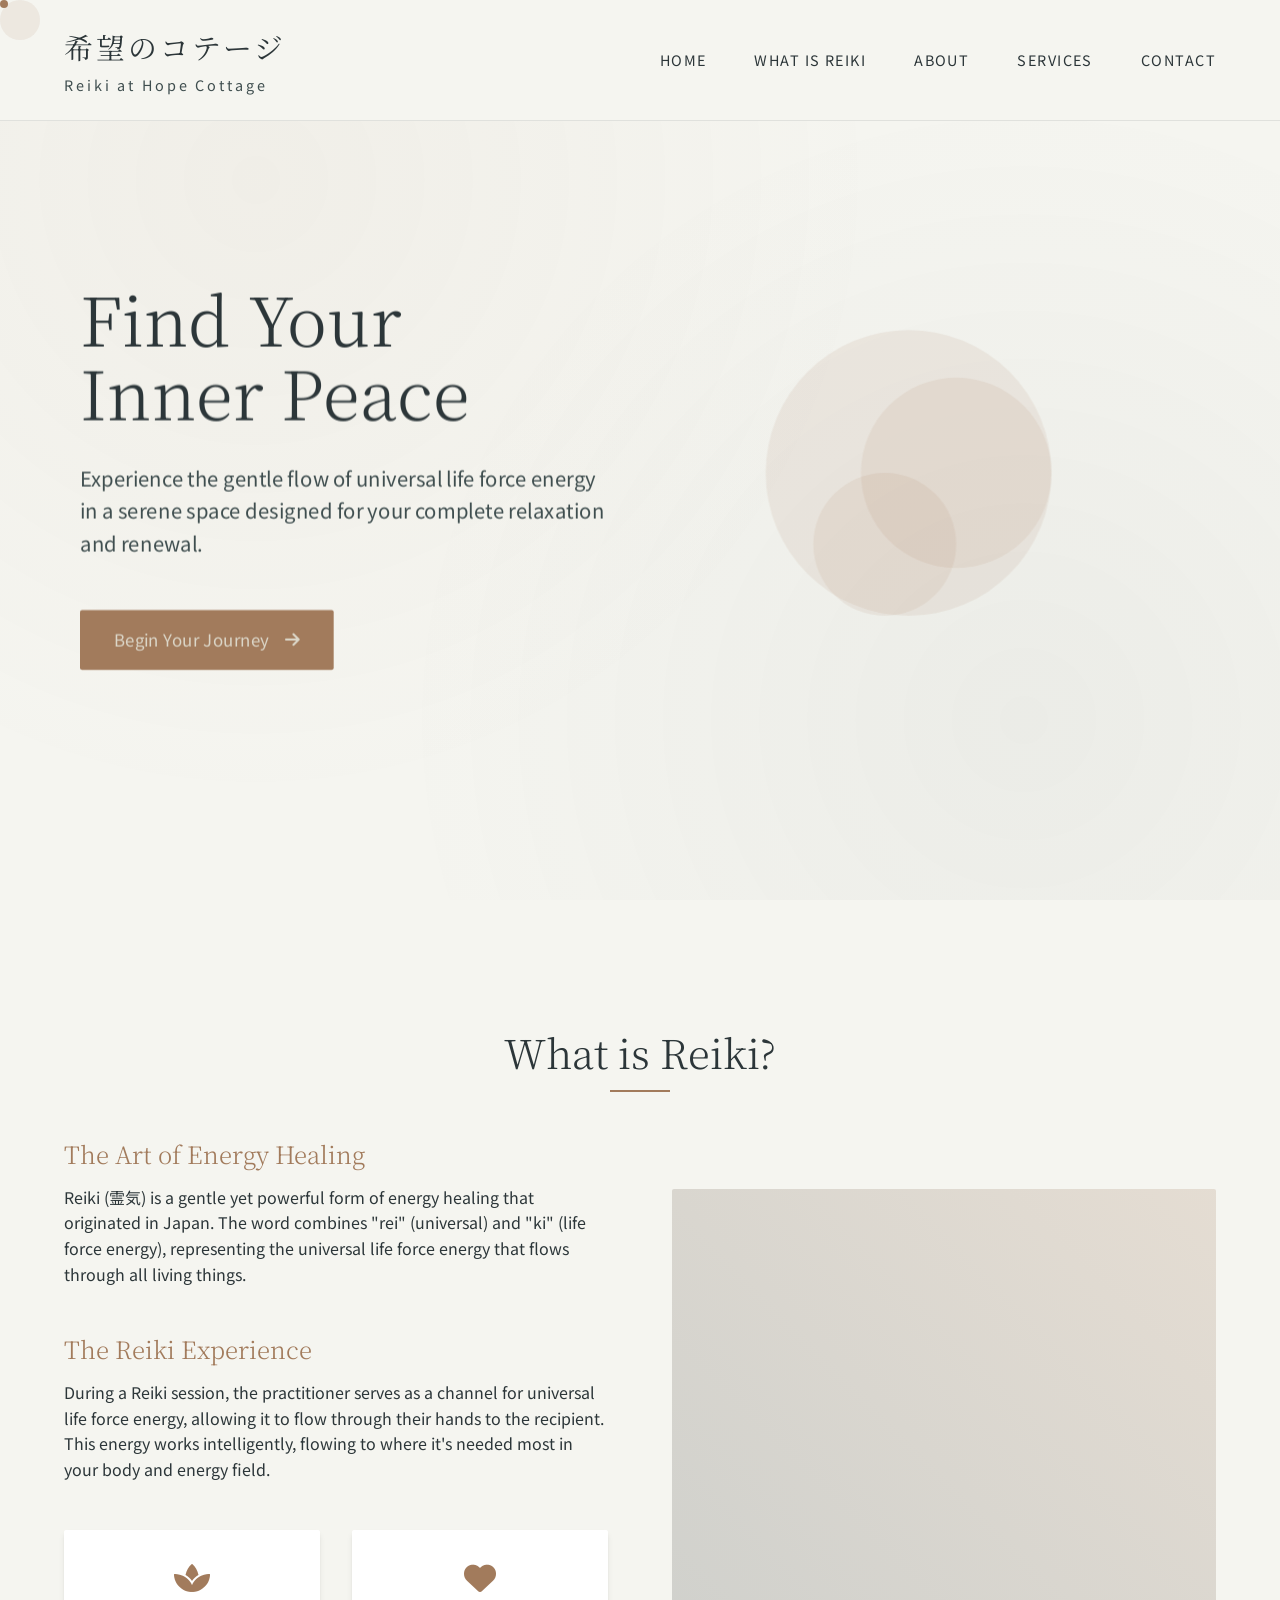
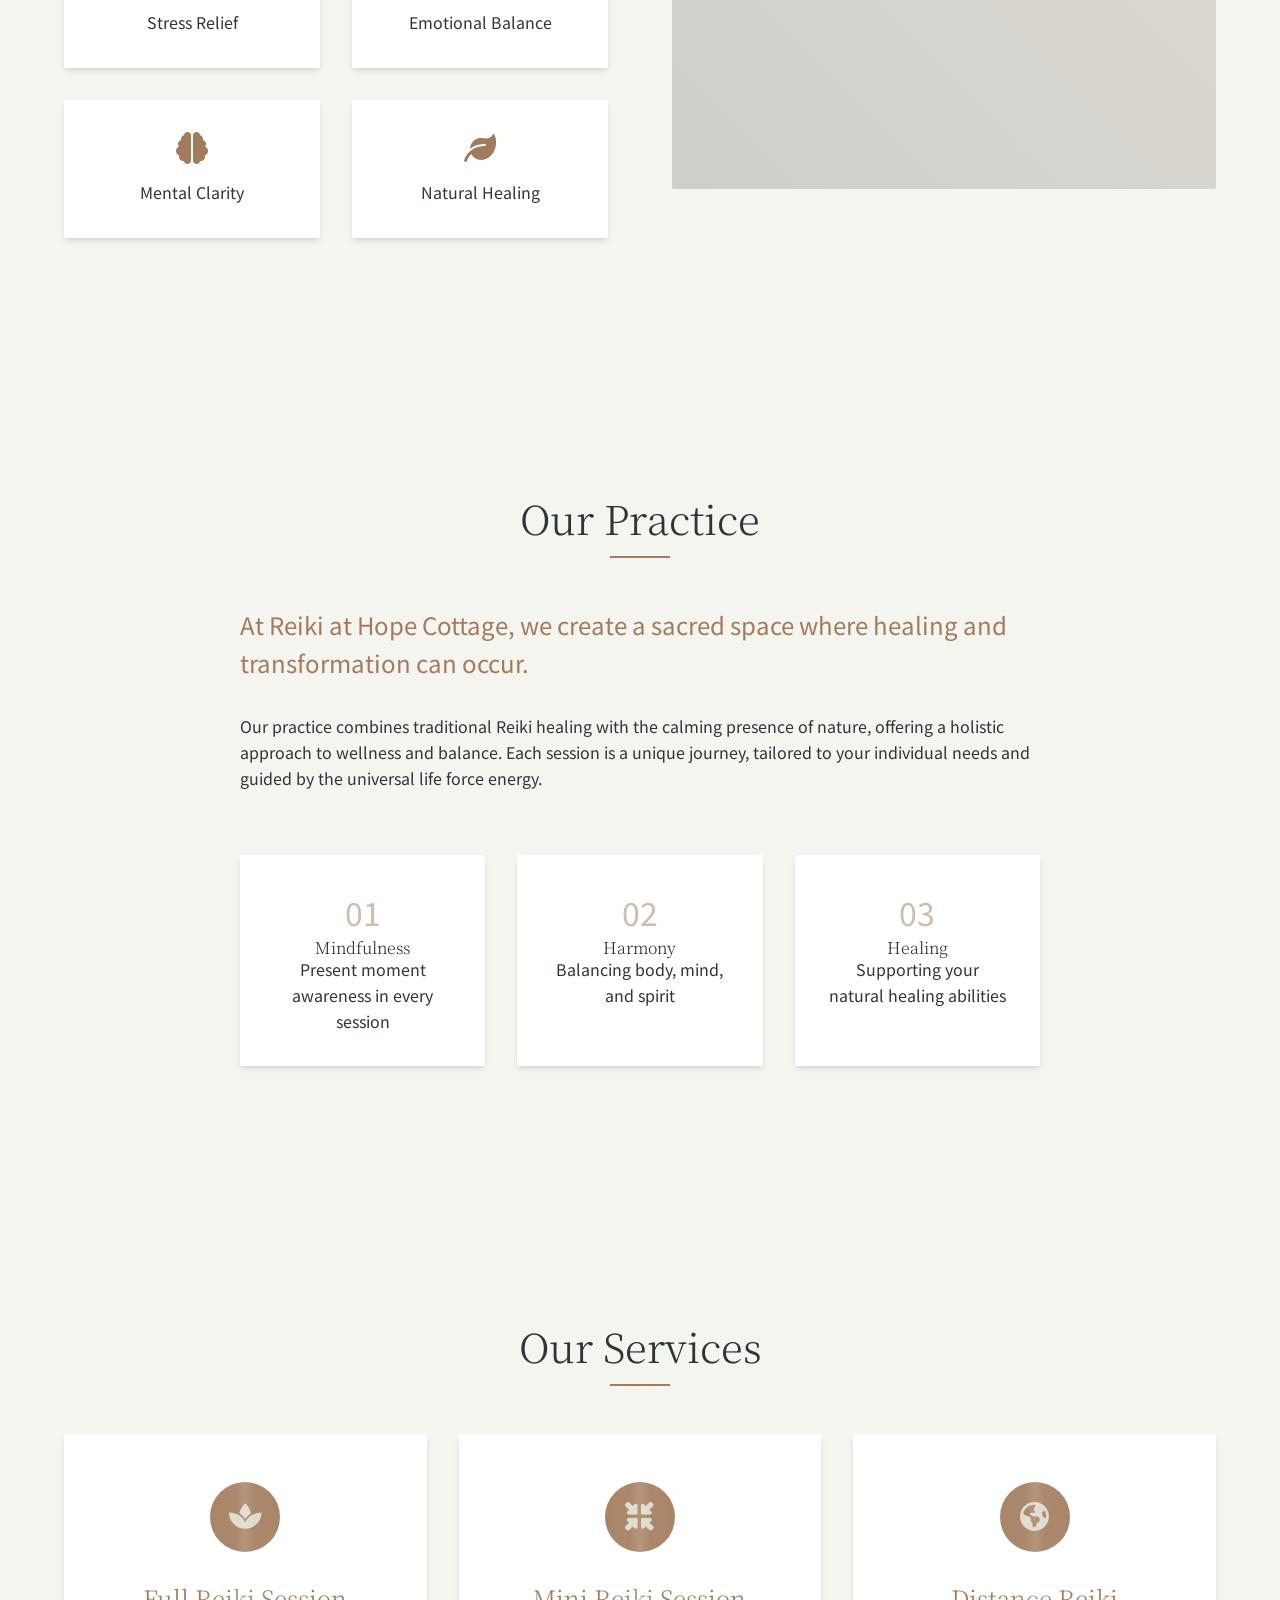
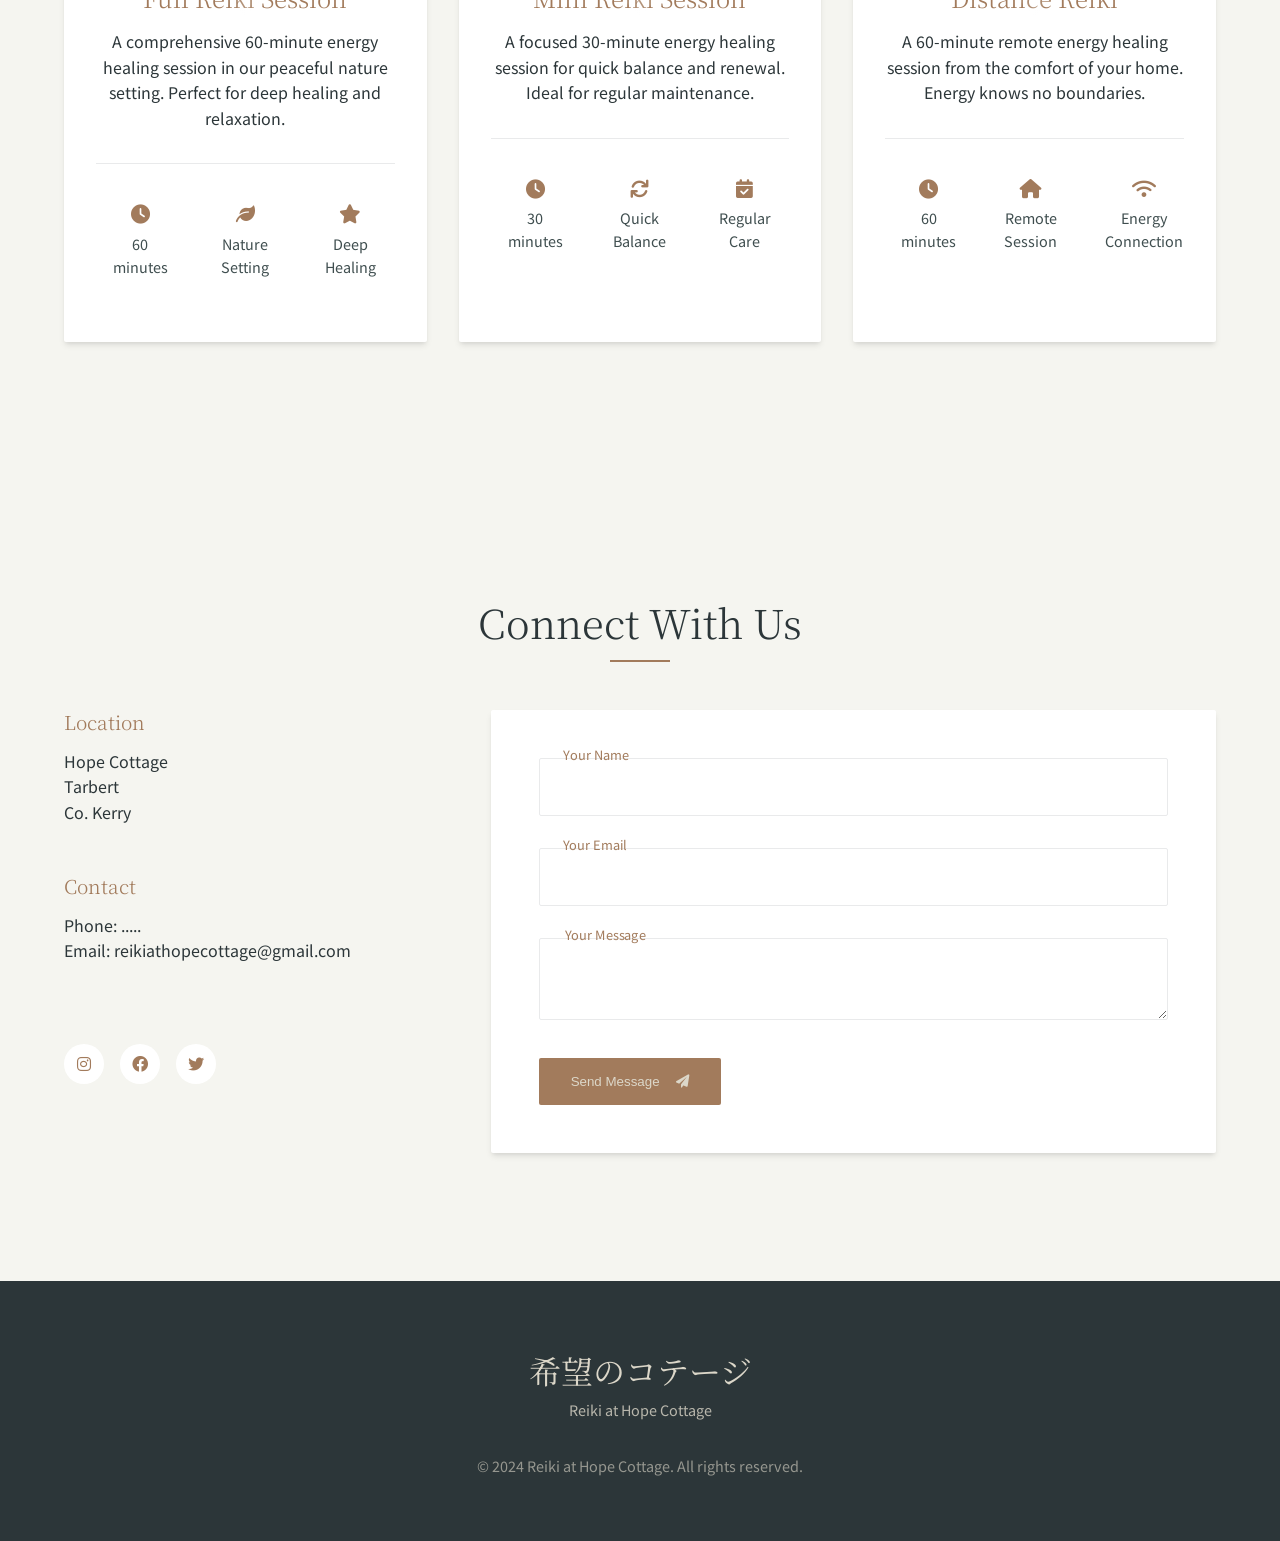
==== index.html @ d671855d "Design Change" ====
<!DOCTYPE html>
<html lang="en">
<head>
    <meta charset="UTF-8">
    <meta name="viewport" content="width=device-width, initial-scale=1.0">
    <title>Reiki at Hope Cottage - Healing Energy Therapy</title>
    <link rel="stylesheet" href="styles.css">
    <link rel="preconnect" href="https://fonts.googleapis.com">
    <link rel="preconnect" href="https://fonts.gstatic.com" crossorigin>
    <link href="https://fonts.googleapis.com/css2?family=Noto+Serif+JP:wght@300;400&family=Noto+Sans+JP:wght@300;400&display=swap" rel="stylesheet">
    <link rel="stylesheet" href="https://cdnjs.cloudflare.com/ajax/libs/font-awesome/6.0.0/css/all.min.css">
</head>
<body>
    <div class="cursor"></div>
    <div class="cursor-follower"></div>

    <header>
        <nav class="navbar">
            <div class="nav-brand">
                <a href="#home" class="logo">希望のコテージ</a>
                <span class="logo-subtitle">Reiki at Hope Cottage</span>
            </div>
            <button class="nav-toggle" aria-label="Toggle navigation">
                <span class="bar"></span>
                <span class="bar"></span>
            </button>
            <div class="nav-menu">
                <ul class="nav-links">
                    <li><a href="#home" class="nav-link">Home</a></li>
                    <li><a href="#what-is-reiki" class="nav-link">What is Reiki</a></li>
                    <li><a href="#about" class="nav-link">About</a></li>
                    <li><a href="#services" class="nav-link">Services</a></li>
                    <li><a href="#contact" class="nav-link">Contact</a></li>
                </ul>
            </div>
        </nav>
    </header>

    <main>
        <section id="home" class="hero">
            <div class="hero-content">
                <div class="hero-text">
                    <h1 class="reveal-text">
                        <span class="line">Find Your</span>
                        <span class="line">Inner Peace</span>
                    </h1>
                    <p class="hero-description">Experience the gentle flow of universal life force energy in a serene space designed for your complete relaxation and renewal.</p>
                    <div class="hero-cta">
                        <a href="#contact" class="cta-button">
                            <span>Begin Your Journey</span>
                            <i class="fas fa-arrow-right"></i>
                        </a>
                    </div>
                </div>
                <div class="hero-visual">
                    <div class="floating-elements">
                        <div class="floating-element element-1"></div>
                        <div class="floating-element element-2"></div>
                        <div class="floating-element element-3"></div>
                    </div>
                </div>
            </div>
        </section>

        <section id="what-is-reiki" class="what-is-reiki">
            <div class="section-content">
                <h2 class="section-title">What is Reiki?</h2>
                <div class="what-is-reiki-grid">
                    <div class="what-is-reiki-text">
                        <div class="text-block">
                            <h3>The Art of Energy Healing</h3>
                            <p>Reiki (霊気) is a gentle yet powerful form of energy healing that originated in Japan. The word combines "rei" (universal) and "ki" (life force energy), representing the universal life force energy that flows through all living things.</p>
                        </div>
                        <div class="text-block">
                            <h3>The Reiki Experience</h3>
                            <p>During a Reiki session, the practitioner serves as a channel for universal life force energy, allowing it to flow through their hands to the recipient. This energy works intelligently, flowing to where it's needed most in your body and energy field.</p>
                        </div>
                        <div class="benefits-grid">
                            <div class="benefit-item">
                                <i class="fas fa-spa"></i>
                                <span>Stress Relief</span>
                            </div>
                            <div class="benefit-item">
                                <i class="fas fa-heart"></i>
                                <span>Emotional Balance</span>
                            </div>
                            <div class="benefit-item">
                                <i class="fas fa-brain"></i>
                                <span>Mental Clarity</span>
                            </div>
                            <div class="benefit-item">
                                <i class="fas fa-leaf"></i>
                                <span>Natural Healing</span>
                            </div>
                        </div>
                    </div>
                    <div class="what-is-reiki-image">
                        <div class="image-container">
                            <div class="image-overlay"></div>
                        </div>
                    </div>
                </div>
            </div>
        </section>

        <section id="about" class="about">
            <div class="section-content">
                <h2 class="section-title">Our Practice</h2>
                <div class="about-grid">
                    <div class="about-text">
                        <p class="lead-text">At Reiki at Hope Cottage, we create a sacred space where healing and transformation can occur.</p>
                        <p>Our practice combines traditional Reiki healing with the calming presence of nature, offering a holistic approach to wellness and balance. Each session is a unique journey, tailored to your individual needs and guided by the universal life force energy.</p>
                        <div class="practice-values">
                            <div class="value-item">
                                <span class="value-number">01</span>
                                <h4>Mindfulness</h4>
                                <p>Present moment awareness in every session</p>
                            </div>
                            <div class="value-item">
                                <span class="value-number">02</span>
                                <h4>Harmony</h4>
                                <p>Balancing body, mind, and spirit</p>
                            </div>
                            <div class="value-item">
                                <span class="value-number">03</span>
                                <h4>Healing</h4>
                                <p>Supporting your natural healing abilities</p>
                            </div>
                        </div>
                    </div>
                </div>
            </div>
        </section>

        <section id="services" class="services">
            <div class="section-content">
                <h2 class="section-title">Our Services</h2>
                <div class="services-grid">
                    <div class="service-card">
                        <div class="service-icon">
                            <i class="fas fa-spa"></i>
                        </div>
                        <h3>Full Reiki Session</h3>
                        <p>A comprehensive 60-minute energy healing session in our peaceful nature setting. Perfect for deep healing and relaxation.</p>
                        <div class="service-details">
                            <div class="detail-item">
                                <i class="fas fa-clock"></i>
                                <span>60 minutes</span>
                            </div>
                            <div class="detail-item">
                                <i class="fas fa-leaf"></i>
                                <span>Nature Setting</span>
                            </div>
                            <div class="detail-item">
                                <i class="fas fa-star"></i>
                                <span>Deep Healing</span>
                            </div>
                        </div>
                    </div>
                    <div class="service-card">
                        <div class="service-icon">
                            <i class="fas fa-compress-arrows-alt"></i>
                        </div>
                        <h3>Mini Reiki Session</h3>
                        <p>A focused 30-minute energy healing session for quick balance and renewal. Ideal for regular maintenance.</p>
                        <div class="service-details">
                            <div class="detail-item">
                                <i class="fas fa-clock"></i>
                                <span>30 minutes</span>
                            </div>
                            <div class="detail-item">
                                <i class="fas fa-sync"></i>
                                <span>Quick Balance</span>
                            </div>
                            <div class="detail-item">
                                <i class="fas fa-calendar-check"></i>
                                <span>Regular Care</span>
                            </div>
                        </div>
                    </div>
                    <div class="service-card">
                        <div class="service-icon">
                            <i class="fas fa-globe-americas"></i>
                        </div>
                        <h3>Distance Reiki</h3>
                        <p>A 60-minute remote energy healing session from the comfort of your home. Energy knows no boundaries.</p>
                        <div class="service-details">
                            <div class="detail-item">
                                <i class="fas fa-clock"></i>
                                <span>60 minutes</span>
                            </div>
                            <div class="detail-item">
                                <i class="fas fa-home"></i>
                                <span>Remote Session</span>
                            </div>
                            <div class="detail-item">
                                <i class="fas fa-wifi"></i>
                                <span>Energy Connection</span>
                            </div>
                        </div>
                    </div>
                </div>
            </div>
        </section>

        <section id="contact" class="contact">
            <div class="section-content">
                <h2 class="section-title">Connect With Us</h2>
                <div class="contact-grid">
                    <div class="contact-info">
                        <div class="info-block">
                            <h3>Location</h3>
                            <p>Hope Cottage<br>Tarbert<br>Co. Kerry</p>
                        </div>
                        <div class="info-block">
                            <h3>Contact</h3>
                            <p>Phone: .....<br>Email: reikiathopecottage@gmail.com</p>
                        </div>
                        <div class="social-links">
                            <a href="#" class="social-link"><i class="fab fa-instagram"></i></a>
                            <a href="#" class="social-link"><i class="fab fa-facebook"></i></a>
                            <a href="#" class="social-link"><i class="fab fa-twitter"></i></a>
                        </div>
                    </div>
                    <form id="contact-form" class="contact-form">
                        <div class="form-group">
                            <input type="text" id="name" required>
                            <label for="name">Your Name</label>
                        </div>
                        <div class="form-group">
                            <input type="email" id="email" required>
                            <label for="email">Your Email</label>
                        </div>
                        <div class="form-group">
                            <textarea id="message" required></textarea>
                            <label for="message">Your Message</label>
                        </div>
                        <button type="submit" class="submit-button">
                            <span>Send Message</span>
                            <i class="fas fa-paper-plane"></i>
                        </button>
                    </form>
                </div>
            </div>
        </section>
    </main>

    <footer>
        <div class="footer-content">
            <div class="footer-brand">
                <span class="footer-logo">希望のコテージ</span>
                <span class="footer-subtitle">Reiki at Hope Cottage</span>
            </div>
            <p class="copyright">&copy; 2024 Reiki at Hope Cottage. All rights reserved.</p>
        </div>
    </footer>

    <script src="script.js"></script>
</body>
</html>
---- styles.css ----
:root {
    --primary-color: #2C3639;
    --secondary-color: #3F4E4F;
    --accent-color: #A27B5C;
    --background-color: #F5F5F0;
    --text-color: #2C3639;
    --light-text: #DCD7C9;
    --border-color: rgba(44, 54, 57, 0.1);
    --transition: all 0.3s cubic-bezier(0.4, 0, 0.2, 1);
    --shadow: 0 4px 6px -1px rgba(0, 0, 0, 0.1), 0 2px 4px -1px rgba(0, 0, 0, 0.06);
    --shadow-lg: 0 10px 15px -3px rgba(0, 0, 0, 0.1), 0 4px 6px -2px rgba(0, 0, 0, 0.05);
}

* {
    margin: 0;
    padding: 0;
    box-sizing: border-box;
}

html {
    scroll-behavior: smooth;
}

body {
    font-family: 'Noto Sans JP', sans-serif;
    line-height: 1.6;
    color: var(--text-color);
    background-color: var(--background-color);
    overflow-x: hidden;
}

/* Custom Cursor */
.cursor {
    width: 8px;
    height: 8px;
    background: var(--accent-color);
    border-radius: 50%;
    position: fixed;
    pointer-events: none;
    z-index: 9999;
    transition: transform 0.2s ease;
}

.cursor-follower {
    width: 40px;
    height: 40px;
    background: rgba(162, 123, 92, 0.1);
    border-radius: 50%;
    position: fixed;
    pointer-events: none;
    z-index: 9998;
    transition: transform 0.6s ease, width 0.3s ease, height 0.3s ease;
}

/* Typography */
h1, h2, h3, h4 {
    font-family: 'Noto Serif JP', serif;
    font-weight: 300;
    line-height: 1.2;
}

/* Navigation */
header {
    position: fixed;
    top: 0;
    left: 0;
    width: 100%;
    z-index: 1000;
    background: rgba(245, 245, 240, 0.98);
    -webkit-backdrop-filter: blur(10px);
    backdrop-filter: blur(10px);
    border-bottom: 1px solid var(--border-color);
    transition: var(--transition);
}

.navbar {
    display: flex;
    justify-content: space-between;
    align-items: center;
    padding: 1.5rem 5%;
    max-width: 1400px;
    margin: 0 auto;
}

.nav-brand {
    display: flex;
    flex-direction: column;
    align-items: flex-start;
}

.logo {
    font-family: 'Noto Serif JP', serif;
    font-size: 1.8rem;
    color: var(--primary-color);
    text-decoration: none;
    letter-spacing: 0.1em;
    transition: var(--transition);
}

.logo-subtitle {
    font-size: 0.9rem;
    color: var(--secondary-color);
    letter-spacing: 0.2em;
    margin-top: 0.2rem;
}

.nav-menu {
    display: flex;
    align-items: center;
}

.nav-links {
    display: flex;
    list-style: none;
    gap: 3rem;
}

.nav-link {
    text-decoration: none;
    color: var(--text-color);
    font-size: 0.9rem;
    letter-spacing: 0.1em;
    text-transform: uppercase;
    position: relative;
    padding: 0.5rem 0;
    transition: var(--transition);
}

.nav-link::after {
    content: '';
    position: absolute;
    bottom: 0;
    left: 0;
    width: 100%;
    height: 1px;
    background: var(--accent-color);
    transform: scaleX(0);
    transform-origin: right;
    transition: transform 0.3s ease;
}

.nav-link:hover::after {
    transform: scaleX(1);
    transform-origin: left;
}

/* Mobile Navigation */
.nav-toggle {
    display: none;
    background: none;
    border: none;
    cursor: pointer;
    padding: 0.5rem;
    z-index: 1001;
}

.bar {
    display: block;
    width: 25px;
    height: 2px;
    margin: 5px auto;
    background: var(--primary-color);
    transition: var(--transition);
}

/* Hero Section */
.hero {
    min-height: 100vh;
    display: flex;
    align-items: center;
    padding: 8rem 5% 5rem;
    position: relative;
    overflow: hidden;
    perspective: 1000px;
}

.hero-content {
    max-width: 1400px;
    margin: 0 auto;
    display: grid;
    grid-template-columns: 1fr 1fr;
    gap: 4rem;
    align-items: center;
    transform-style: preserve-3d;
    transition: transform 0.5s ease;
}

.hero-text {
    position: relative;
    transform: translateZ(50px);
}

.reveal-text {
    font-size: 4rem;
    line-height: 1.1;
    margin-bottom: 2rem;
}

.reveal-text .line {
    display: block;
    overflow: hidden;
}

.hero-description {
    font-size: 1.2rem;
    color: var(--secondary-color);
    margin-bottom: 3rem;
    max-width: 500px;
}

.hero-cta {
    display: inline-block;
}

.cta-button {
    display: inline-flex;
    align-items: center;
    gap: 1rem;
    padding: 1rem 2rem;
    background: var(--accent-color);
    color: var(--light-text);
    text-decoration: none;
    border-radius: 2px;
    transition: var(--transition);
}

.cta-button:hover {
    transform: translateY(-2px);
    box-shadow: var(--shadow);
}

.hero-visual {
    position: relative;
    transform: translateZ(-50px);
}

.floating-elements {
    position: relative;
    width: 100%;
    height: 500px;
}

.floating-element {
    position: absolute;
    background: var(--accent-color);
    opacity: 0.1;
    border-radius: 50%;
}

.element-1 {
    width: 300px;
    height: 300px;
    top: 50%;
    left: 50%;
    transform: translate(-50%, -50%);
    animation: float 6s ease-in-out infinite;
}

.element-2 {
    width: 200px;
    height: 200px;
    top: 30%;
    right: 20%;
    animation: float 8s ease-in-out infinite reverse;
}

.element-3 {
    width: 150px;
    height: 150px;
    bottom: 20%;
    left: 30%;
    animation: float 7s ease-in-out infinite;
}

/* Section Styles */
section {
    padding: 8rem 5%;
    position: relative;
}

.section-content {
    max-width: 1400px;
    margin: 0 auto;
}

.section-title {
    font-size: 2.5rem;
    text-align: center;
    margin-bottom: 4rem;
    position: relative;
}

.section-title::after {
    content: '';
    position: absolute;
    bottom: -1rem;
    left: 50%;
    transform: translateX(-50%);
    width: 60px;
    height: 2px;
    background: var(--accent-color);
}

/* What is Reiki Section */
.what-is-reiki-grid {
    display: grid;
    grid-template-columns: 1fr 1fr;
    gap: 4rem;
    align-items: center;
}

.text-block {
    margin-bottom: 3rem;
}

.text-block h3 {
    font-size: 1.5rem;
    margin-bottom: 1rem;
    color: var(--accent-color);
}

.benefits-grid {
    display: grid;
    grid-template-columns: repeat(2, 1fr);
    gap: 2rem;
    margin-top: 3rem;
}

.benefit-item {
    display: flex;
    flex-direction: column;
    align-items: center;
    text-align: center;
    padding: 2rem;
    background: white;
    border-radius: 2px;
    box-shadow: var(--shadow);
    transition: var(--transition);
}

.benefit-item:hover {
    transform: translateY(-5px);
    box-shadow: var(--shadow-lg);
}

.benefit-item i {
    font-size: 2rem;
    color: var(--accent-color);
    margin-bottom: 1rem;
}

.what-is-reiki-image {
    position: relative;
    height: 600px;
}

.image-container {
    width: 100%;
    height: 100%;
    background: url('https://images.unsplash.com/photo-1515377905703-c4788e51af15?ixlib=rb-1.2.1&auto=format&fit=crop&w=1950&q=80') center/cover;
    border-radius: 2px;
}

.image-overlay {
    position: absolute;
    top: 0;
    left: 0;
    width: 100%;
    height: 100%;
    background: linear-gradient(45deg, rgba(44, 54, 57, 0.2), rgba(162, 123, 92, 0.2));
    border-radius: 2px;
}

/* About Section */
.about-grid {
    max-width: 800px;
    margin: 0 auto;
}

.lead-text {
    font-size: 1.5rem;
    color: var(--accent-color);
    margin-bottom: 2rem;
}

.practice-values {
    display: grid;
    grid-template-columns: repeat(3, 1fr);
    gap: 2rem;
    margin-top: 4rem;
}

.value-item {
    text-align: center;
    padding: 2rem;
    background: white;
    border-radius: 2px;
    box-shadow: var(--shadow);
    transition: var(--transition);
}

.value-item:hover {
    transform: translateY(-5px);
    box-shadow: var(--shadow-lg);
}

.value-number {
    font-size: 2rem;
    color: var(--accent-color);
    opacity: 0.5;
    margin-bottom: 1rem;
}

/* Services Section */
.services-grid {
    display: grid;
    grid-template-columns: repeat(3, 1fr);
    gap: 2rem;
}

.service-card {
    background: white;
    padding: 3rem 2rem;
    border-radius: 2px;
    box-shadow: var(--shadow);
    text-align: center;
    transition: var(--transition);
    position: relative;
    overflow: hidden;
}

.service-card::before {
    content: '';
    position: absolute;
    top: 0;
    left: 0;
    width: 100%;
    height: 100%;
    background: linear-gradient(45deg, 
        rgba(162, 123, 92, 0.05) 0%,
        rgba(63, 78, 79, 0.05) 50%,
        rgba(44, 54, 57, 0.05) 100%);
    opacity: 0;
    transition: var(--transition);
}

.service-card:hover {
    transform: translateY(-5px) scale(1.02);
    box-shadow: var(--shadow-lg);
}

.service-card:hover::before {
    opacity: 1;
}

.service-icon {
    width: 70px;
    height: 70px;
    margin: 0 auto 2rem;
    display: flex;
    align-items: center;
    justify-content: center;
    background: var(--accent-color);
    color: var(--light-text);
    border-radius: 50%;
    font-size: 1.8rem;
    position: relative;
    transition: var(--transition);
}

.service-card:hover .service-icon {
    transform: rotateY(180deg);
}

.service-card:hover .service-icon::after {
    content: '';
    position: absolute;
    width: 100%;
    height: 100%;
    background: var(--accent-color);
    border-radius: 50%;
    animation: pulse 2s infinite;
}

.service-card h3 {
    font-size: 1.5rem;
    margin-bottom: 1rem;
    color: var(--accent-color);
}

.service-price {
    margin: 2rem 0;
}

.price {
    font-size: 2rem;
    color: var(--accent-color);
    display: block;
}

.duration {
    font-size: 0.9rem;
    color: var(--secondary-color);
}

.service-cta {
    display: inline-block;
    padding: 0.8rem 2rem;
    background: var(--accent-color);
    color: var(--light-text);
    text-decoration: none;
    border-radius: 2px;
    transition: var(--transition);
}

.service-cta:hover {
    transform: translateY(-2px);
    box-shadow: var(--shadow);
}

.service-details {
    margin-top: 2rem;
    display: grid;
    grid-template-columns: repeat(3, 1fr);
    gap: 1rem;
    padding-top: 1.5rem;
    border-top: 1px solid var(--border-color);
}

.detail-item {
    display: flex;
    flex-direction: column;
    align-items: center;
    gap: 0.5rem;
    padding: 1rem;
    transition: var(--transition);
}

.detail-item i {
    font-size: 1.2rem;
    color: var(--accent-color);
    transition: var(--transition);
}

.detail-item span {
    font-size: 0.9rem;
    color: var(--secondary-color);
}

.detail-item:hover {
    transform: translateY(-3px);
}

.detail-item:hover i {
    transform: scale(1.2);
    color: var(--primary-color);
}

@keyframes pulse {
    0% {
        transform: scale(1);
        opacity: 0.5;
    }
    50% {
        transform: scale(1.2);
        opacity: 0;
    }
    100% {
        transform: scale(1);
        opacity: 0;
    }
}

/* Contact Section */
.contact-grid {
    display: grid;
    grid-template-columns: 1fr 2fr;
    gap: 4rem;
}

.contact-info {
    display: flex;
    flex-direction: column;
    gap: 3rem;
}

.info-block h3 {
    font-size: 1.2rem;
    color: var(--accent-color);
    margin-bottom: 1rem;
}

.social-links {
    display: flex;
    gap: 1rem;
    margin-top: 2rem;
}

.social-link {
    width: 40px;
    height: 40px;
    display: flex;
    align-items: center;
    justify-content: center;
    background: white;
    color: var(--accent-color);
    border-radius: 50%;
    text-decoration: none;
    transition: var(--transition);
}

.social-link:hover {
    transform: translateY(-3px);
    box-shadow: var(--shadow);
}

.contact-form {
    background: white;
    padding: 3rem;
    border-radius: 2px;
    box-shadow: var(--shadow);
}

.form-group {
    position: relative;
    margin-bottom: 2rem;
}

.form-group input,
.form-group textarea {
    width: 100%;
    padding: 1rem;
    border: 1px solid var(--border-color);
    border-radius: 2px;
    background: transparent;
    font-family: inherit;
    font-size: 1rem;
    transition: var(--transition);
}

.form-group label {
    position: absolute;
    left: 1rem;
    top: 1rem;
    color: var(--secondary-color);
    transition: var(--transition);
    pointer-events: none;
}

.form-group input:focus,
.form-group textarea:focus {
    outline: none;
    border-color: var(--accent-color);
}

.form-group input:focus + label,
.form-group textarea:focus + label,
.form-group input:not(:placeholder-shown) + label,
.form-group textarea:not(:placeholder-shown) + label {
    transform: translateY(-2rem) scale(0.8);
    color: var(--accent-color);
}

.submit-button {
    display: inline-flex;
    align-items: center;
    gap: 1rem;
    padding: 1rem 2rem;
    background: var(--accent-color);
    color: var(--light-text);
    border: none;
    border-radius: 2px;
    cursor: pointer;
    transition: var(--transition);
}

.submit-button:hover {
    transform: translateY(-2px);
    box-shadow: var(--shadow);
}

/* Footer */
footer {
    background: var(--primary-color);
    color: var(--light-text);
    padding: 4rem 5%;
}

.footer-content {
    max-width: 1400px;
    margin: 0 auto;
    text-align: center;
}

.footer-brand {
    margin-bottom: 2rem;
}

.footer-logo {
    font-family: 'Noto Serif JP', serif;
    font-size: 2rem;
    display: block;
}

.footer-subtitle {
    font-size: 0.9rem;
    opacity: 0.8;
}

.copyright {
    font-size: 0.9rem;
    opacity: 0.6;
}

/* Animations */
@keyframes float {
    0%, 100% {
        transform: translateY(0);
    }
    50% {
        transform: translateY(-20px);
    }
}

/* Media Queries */
@media (max-width: 1200px) {
    .hero-content,
    .what-is-reiki-grid,
    .services-grid {
        gap: 2rem;
    }
}

@media (max-width: 900px) {
    .nav-toggle {
        display: block;
    }

    .nav-menu {
        position: fixed;
        top: 0;
        right: -100%;
        width: 100%;
        height: 100vh;
        background: var(--background-color);
        padding: 6rem 2rem 2rem;
        transition: var(--transition);
    }

    .nav-menu.active {
        right: 0;
    }

    .nav-links {
        flex-direction: column;
        align-items: center;
        gap: 2rem;
    }

    .nav-toggle.active .bar:nth-child(1) {
        transform: translateY(7px) rotate(45deg);
    }

    .nav-toggle.active .bar:nth-child(2) {
        opacity: 0;
    }

    .nav-toggle.active .bar:nth-child(3) {
        transform: translateY(-7px) rotate(-45deg);
    }

    .hero-content,
    .what-is-reiki-grid,
    .services-grid,
    .contact-grid {
        grid-template-columns: 1fr;
    }

    .floating-elements {
        height: 300px;
    }

    .practice-values {
        grid-template-columns: 1fr;
    }

    .service-details {
        grid-template-columns: repeat(2, 1fr);
    }
}

@media (max-width: 600px) {
    .reveal-text {
        font-size: 2.5rem;
    }

    .section-title {
        font-size: 2rem;
    }

    .benefits-grid {
        grid-template-columns: 1fr;
    }

    .contact-form {
        padding: 2rem;
    }

    .service-details {
        grid-template-columns: 1fr;
    }
    
    .service-card {
        padding: 2rem 1.5rem;
    }
}

/* Add a subtle gradient animation to the background */
body::before {
    content: '';
    position: fixed;
    top: 0;
    left: 0;
    width: 100%;
    height: 100%;
    background: 
        radial-gradient(circle at 20% 20%, rgba(162, 123, 92, 0.05) 0%, transparent 50%),
        radial-gradient(circle at 80% 80%, rgba(63, 78, 79, 0.05) 0%, transparent 50%);
    pointer-events: none;
    z-index: -1;
    animation: gradientShift 15s ease infinite;
}

@keyframes gradientShift {
    0% {
        background-position: 0% 0%;
    }
    50% {
        background-position: 100% 100%;
    }
    100% {
        background-position: 0% 0%;
    }
}

/* Add a subtle texture to cards */
.service-card::after {
    content: '';
    position: absolute;
    top: 0;
    left: 0;
    width: 100%;
    height: 100%;
    background-image: url("data:image/svg+xml,%3Csvg width='60' height='60' viewBox='0 0 60 60' xmlns='http://www.w3.org/2000/svg'%3E%3Cg fill='none' fill-rule='evenodd'%3E%3Cg fill='%232C3639' fill-opacity='0.02'%3E%3Cpath d='M36 34v-4h-2v4h-4v2h4v4h2v-4h4v-2h-4zm0-30V0h-2v4h-4v2h4v4h2V6h4V4h-4zM6 34v-4H4v4H0v2h4v4h2v-4h4v-2H6zM6 4V0H4v4H0v2h4v4h2V6h4V4H6z'/%3E%3C/g%3E%3C/g%3E%3C/svg%3E");
    opacity: 0;
    transition: var(--transition);
}

.service-card:hover::after {
    opacity: 1;
}

/* Add a subtle shine effect to icons */
.service-icon::before {
    content: '';
    position: absolute;
    top: -50%;
    left: -50%;
    width: 200%;
    height: 200%;
    background: linear-gradient(
        45deg,
        transparent 0%,
        rgba(255, 255, 255, 0.1) 45%,
        rgba(255, 255, 255, 0.2) 50%,
        rgba(255, 255, 255, 0.1) 55%,
        transparent 100%
    );
    transform: rotate(45deg);
    animation: shine 3s infinite;
}

@keyframes shine {
    0% {
        transform: translateX(-100%) rotate(45deg);
    }
    100% {
        transform: translateX(100%) rotate(45deg);
    }
}
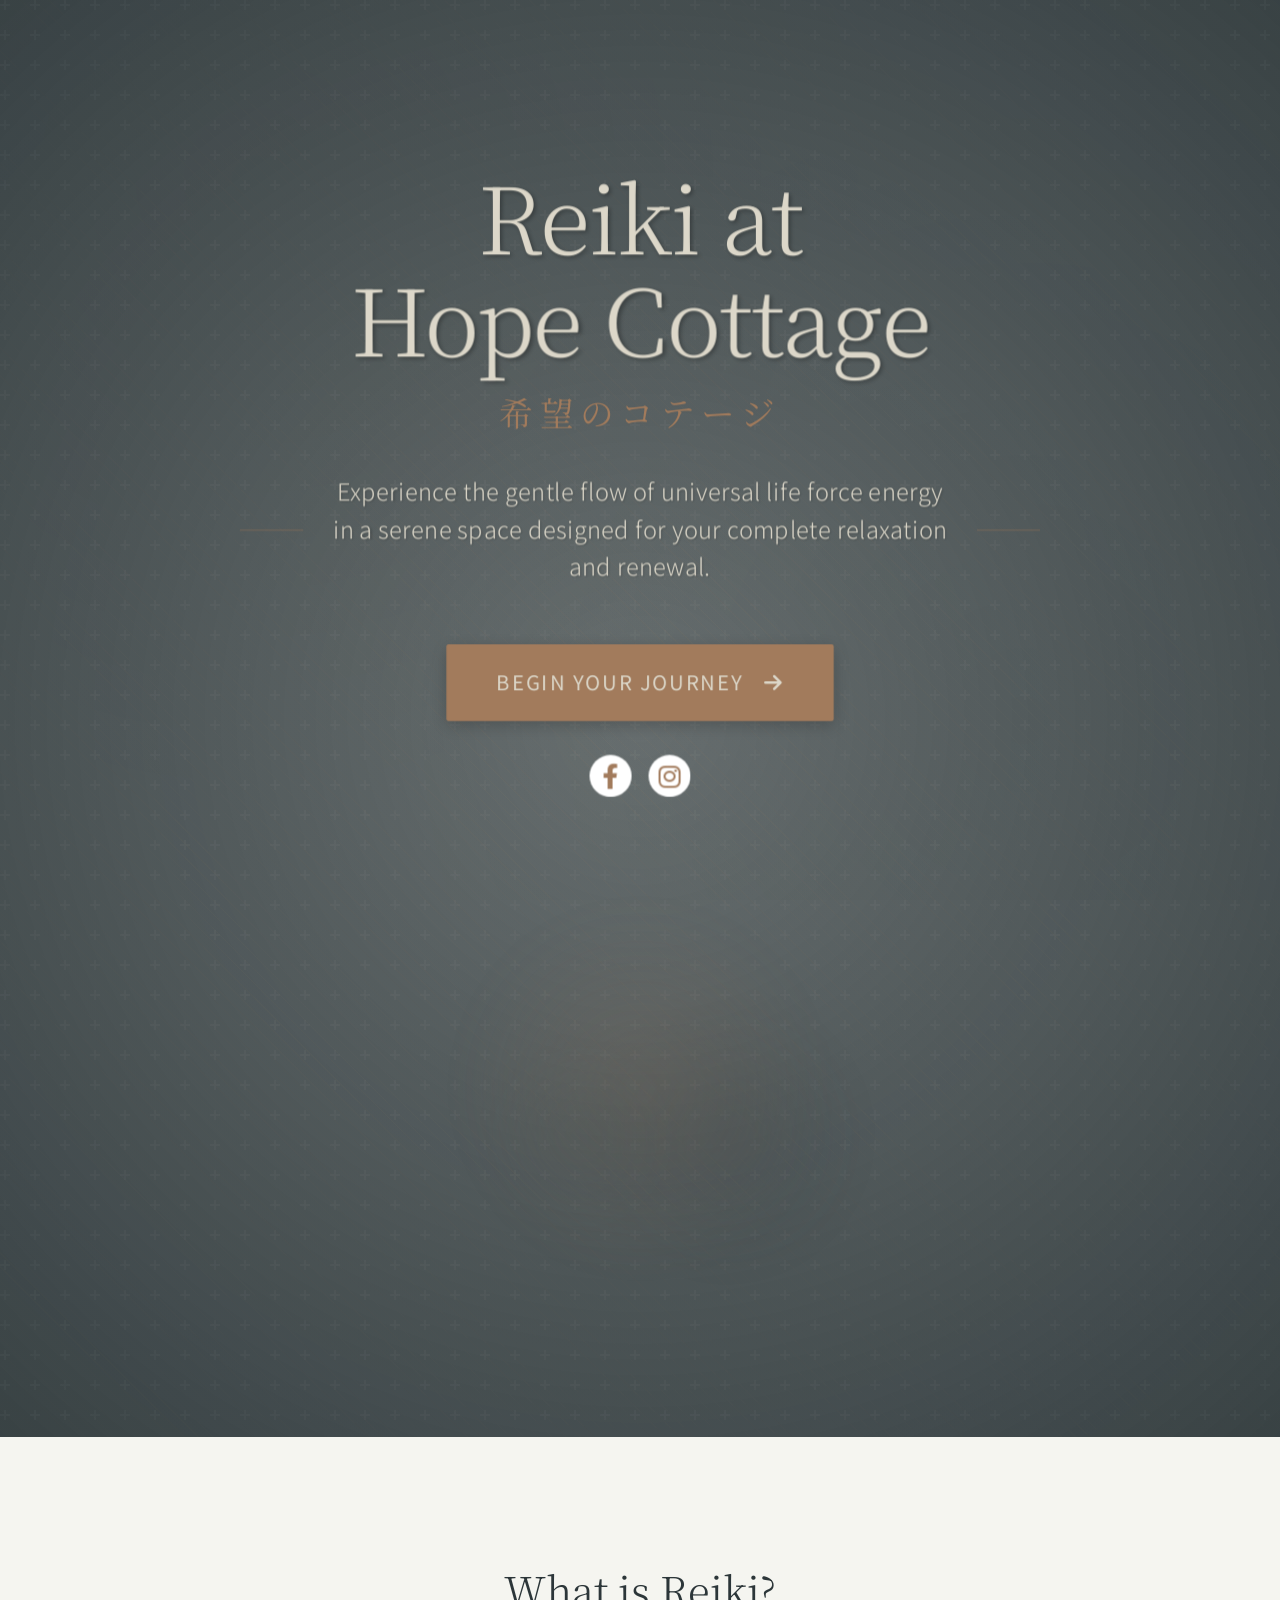
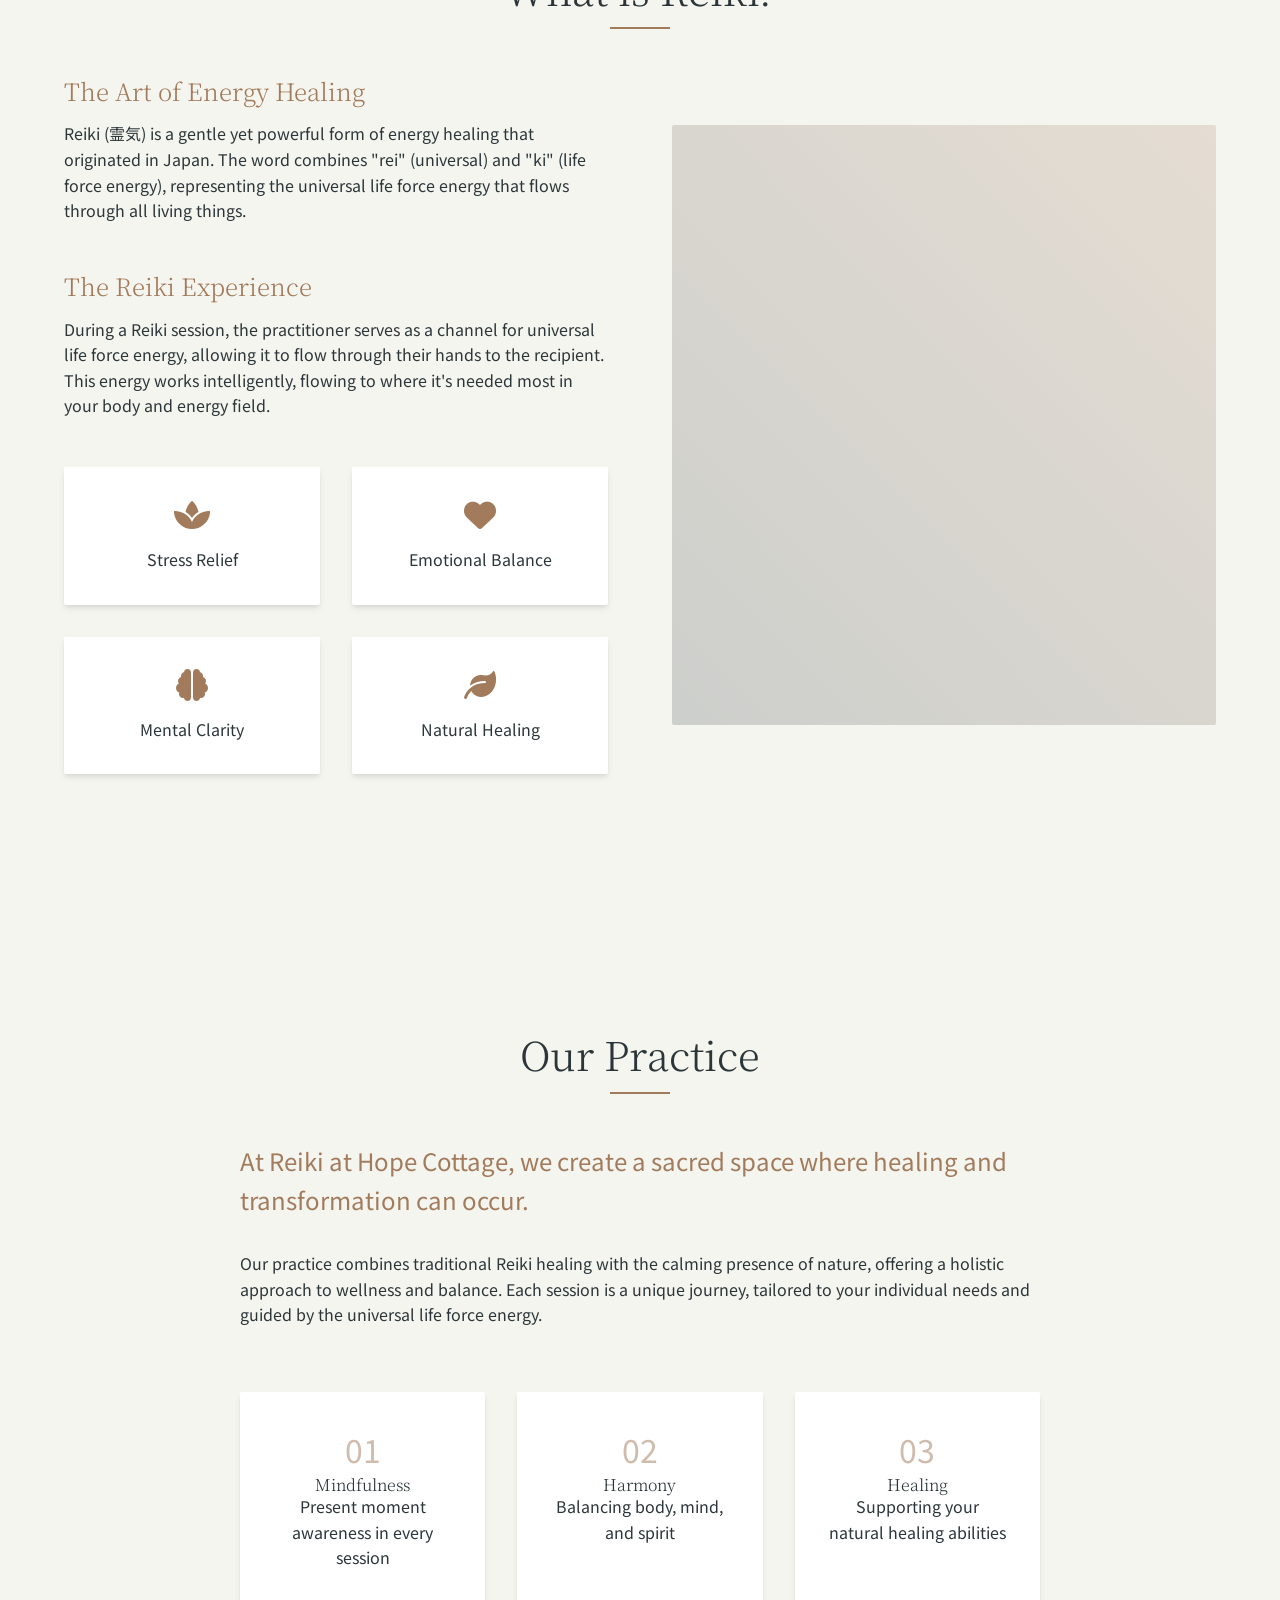
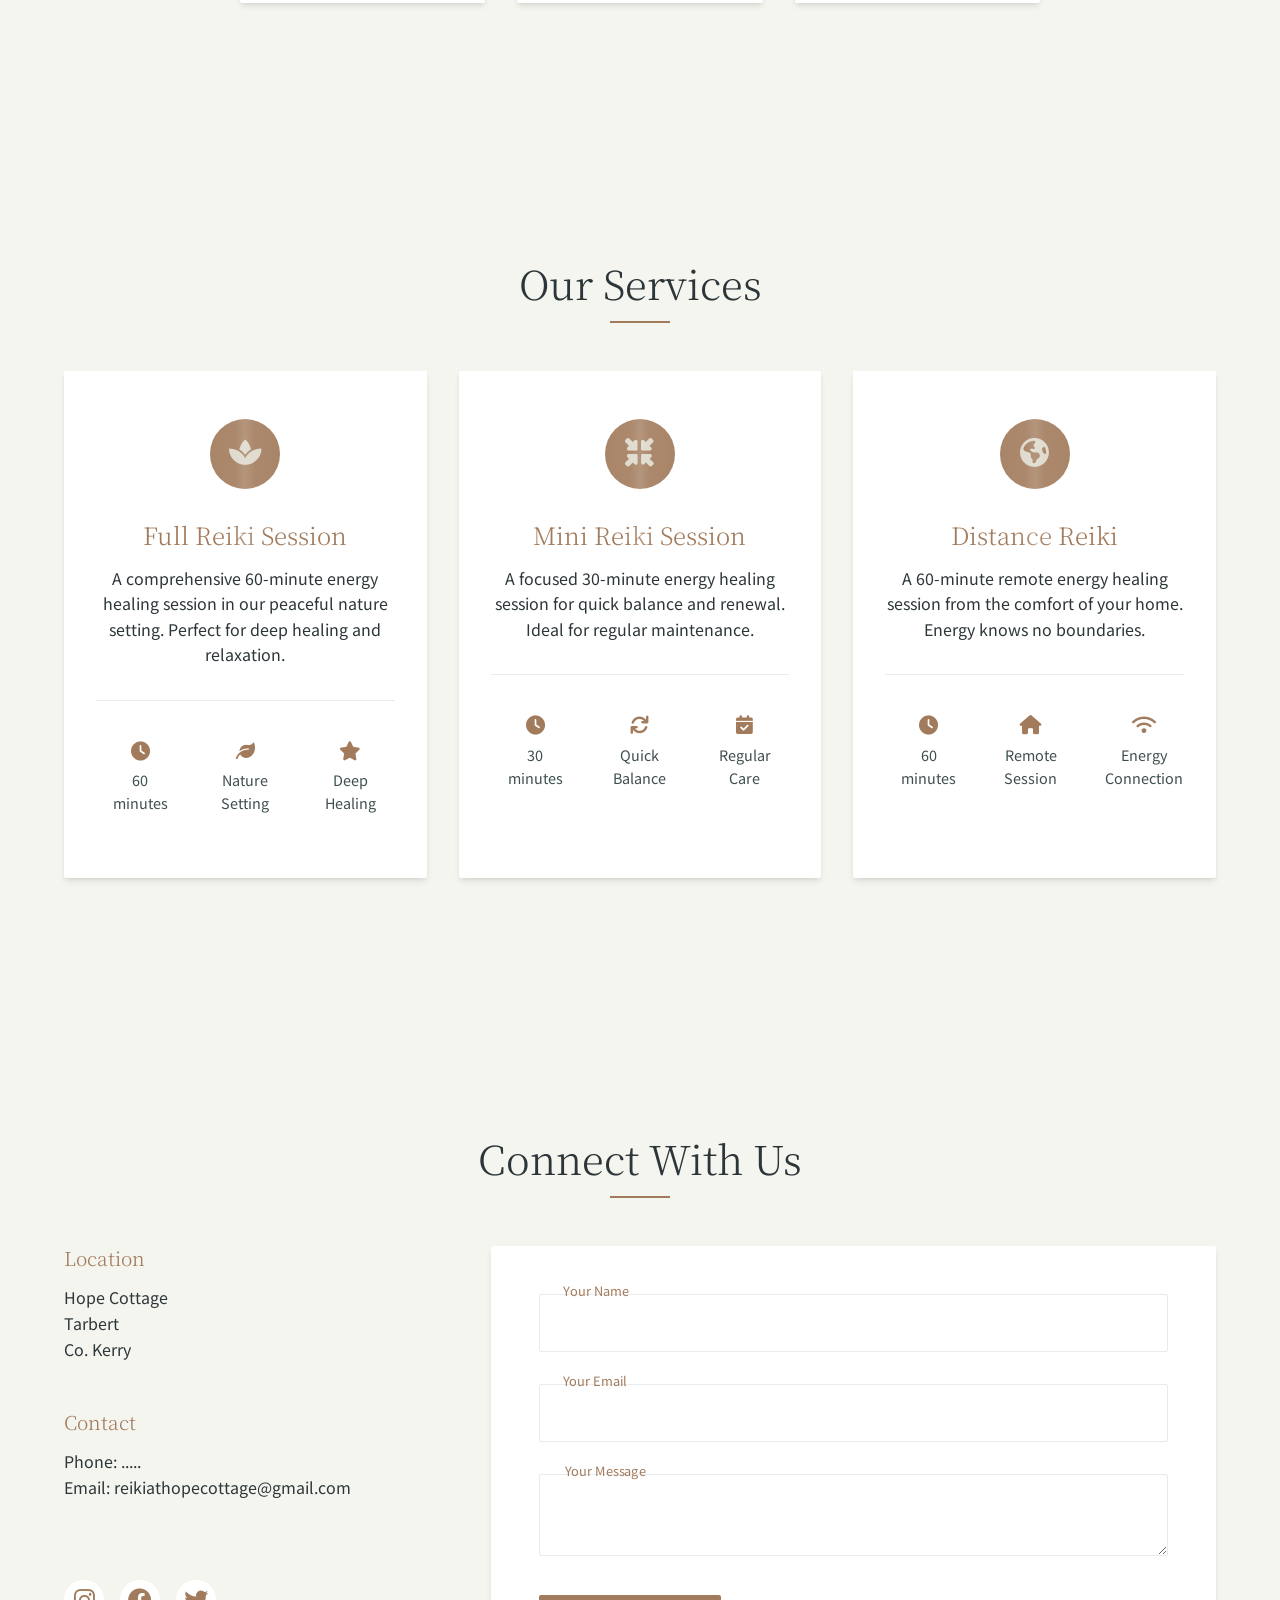
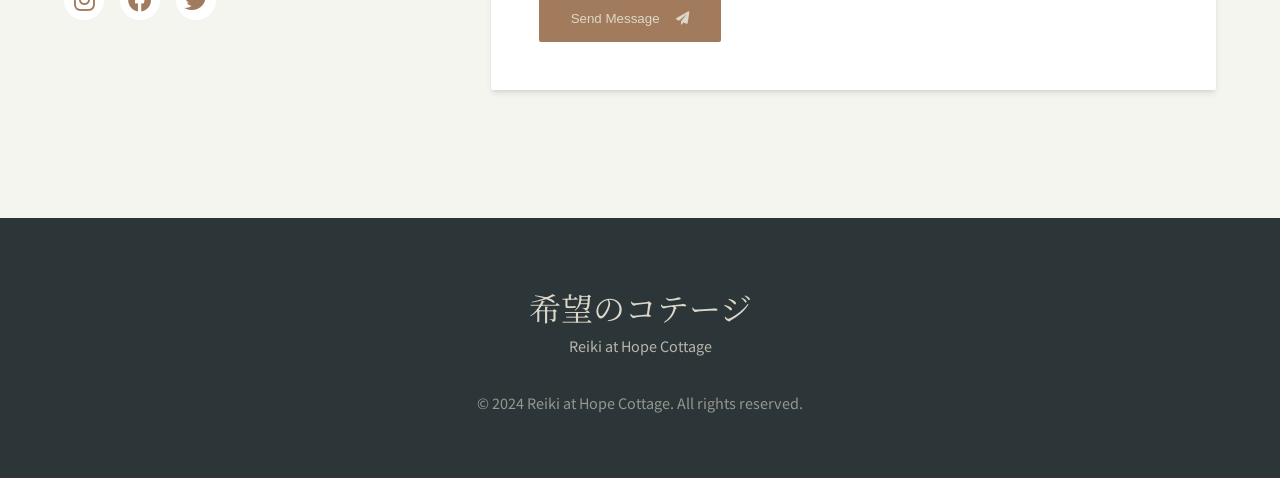
==== commit b9a41216: "Design Changes" ====
--- a/index.html
+++ b/index.html
@@ -11,14 +11,11 @@
     <link rel="stylesheet" href="https://cdnjs.cloudflare.com/ajax/libs/font-awesome/6.0.0/css/all.min.css">
 </head>
 <body>
-    <div class="cursor"></div>
-    <div class="cursor-follower"></div>
-
     <header>
         <nav class="navbar">
             <div class="nav-brand">
-                <a href="#home" class="logo">希望のコテージ</a>
-                <span class="logo-subtitle">Reiki at Hope Cottage</span>
+                <a href="#home" class="logo">Reiki at Hope Cottage</a>
+                <span class="logo-subtitle">希望のコテージ</span>
             </div>
             <button class="nav-toggle" aria-label="Toggle navigation">
                 <span class="bar"></span>
@@ -40,15 +37,26 @@
         <section id="home" class="hero">
             <div class="hero-content">
                 <div class="hero-text">
-                    <h1 class="reveal-text">
-                        <span class="line">Find Your</span>
-                        <span class="line">Inner Peace</span>
-                    </h1>
+                    <div class="brand-name">
+                        <h1 class="reveal-text">
+                            <span class="line">Reiki at</span>
+                            <span class="line">Hope Cottage</span>
+                        </h1>
+                        <span class="japanese-text">希望のコテージ</span>
+                    </div>
                     <p class="hero-description">Experience the gentle flow of universal life force energy in a serene space designed for your complete relaxation and renewal.</p>
                     <div class="hero-cta">
-                        <a href="#contact" class="cta-button">
+                        <a href="#what-is-reiki" class="cta-button">
                             <span>Begin Your Journey</span>
                             <i class="fas fa-arrow-right"></i>
+                        </a>
+                    </div>
+                    <div class="social-links">
+                        <a href="/ttps://www.facebook.com/Reiki-at-Hope-Cottage-100548095583698/"" class="social-link" aria-label="Facebook">
+                            <i class="fab fa-facebook-f"></i>
+                        </a>
+                        <a href="https://instagram.com/reikiathopecottage?igshid=YmMyMTA2M2Y=" class="social-link" aria-label="Instagram">
+                            <i class="fab fa-instagram"></i>
                         </a>
                     </div>
                 </div>
--- a/styles.css
+++ b/styles.css
@@ -29,29 +29,6 @@
     overflow-x: hidden;
 }
 
-/* Custom Cursor */
-.cursor {
-    width: 8px;
-    height: 8px;
-    background: var(--accent-color);
-    border-radius: 50%;
-    position: fixed;
-    pointer-events: none;
-    z-index: 9999;
-    transition: transform 0.2s ease;
-}
-
-.cursor-follower {
-    width: 40px;
-    height: 40px;
-    background: rgba(162, 123, 92, 0.1);
-    border-radius: 50%;
-    position: fixed;
-    pointer-events: none;
-    z-index: 9998;
-    transition: transform 0.6s ease, width 0.3s ease, height 0.3s ease;
-}
-
 /* Typography */
 h1, h2, h3, h4 {
     font-family: 'Noto Serif JP', serif;
@@ -66,11 +43,17 @@
     left: 0;
     width: 100%;
     z-index: 1000;
-    background: rgba(245, 245, 240, 0.98);
+    background: rgba(44, 54, 57, 0.1);
+    -webkit-backdrop-filter: blur(5px);
+    backdrop-filter: blur(5px);
+    transition: background-color 0.3s ease, -webkit-backdrop-filter 0.3s ease, backdrop-filter 0.3s ease;
+}
+
+header.scrolled {
+    background: rgba(44, 54, 57, 0.95);
     -webkit-backdrop-filter: blur(10px);
     backdrop-filter: blur(10px);
     border-bottom: 1px solid var(--border-color);
-    transition: var(--transition);
 }
 
 .navbar {
@@ -91,7 +74,7 @@
 .logo {
     font-family: 'Noto Serif JP', serif;
     font-size: 1.8rem;
-    color: var(--primary-color);
+    color: var(--light-text);
     text-decoration: none;
     letter-spacing: 0.1em;
     transition: var(--transition);
@@ -99,14 +82,25 @@
 
 .logo-subtitle {
     font-size: 0.9rem;
-    color: var(--secondary-color);
+    color: var(--light-text);
     letter-spacing: 0.2em;
     margin-top: 0.2rem;
+    opacity: 0.8;
 }
 
 .nav-menu {
     display: flex;
     align-items: center;
+    background: rgba(44, 54, 57, 0.1);
+    -webkit-backdrop-filter: blur(5px);
+    backdrop-filter: blur(5px);
+    transition: background-color 0.3s ease, -webkit-backdrop-filter 0.3s ease, backdrop-filter 0.3s ease;
+}
+
+.nav-menu.active {
+    background: rgba(44, 54, 57, 0.98);
+    -webkit-backdrop-filter: blur(10px);
+    backdrop-filter: blur(10px);
 }
 
 .nav-links {
@@ -117,7 +111,7 @@
 
 .nav-link {
     text-decoration: none;
-    color: var(--text-color);
+    color: var(--light-text);
     font-size: 0.9rem;
     letter-spacing: 0.1em;
     text-transform: uppercase;
@@ -168,65 +162,214 @@
     min-height: 100vh;
     display: flex;
     align-items: center;
-    padding: 8rem 5% 5rem;
+    padding: 12rem 5% 5rem;
     position: relative;
     overflow: hidden;
     perspective: 1000px;
+    background: linear-gradient(rgba(44, 54, 57, 0.7), rgba(44, 54, 57, 0.7)),
+                url('./images/landing_background_image.jpg') center/cover fixed;
+}
+
+.hero::before {
+    content: '';
+    position: absolute;
+    top: 0;
+    left: 0;
+    width: 100%;
+    height: 100%;
+    background: 
+        radial-gradient(circle at center, transparent 0%, rgba(44, 54, 57, 0.8) 100%),
+        repeating-linear-gradient(45deg, rgba(162, 123, 92, 0.05) 0px, rgba(162, 123, 92, 0.05) 1px, transparent 1px, transparent 10px);
+    z-index: 1;
+    animation: gradientShift 15s ease infinite;
+}
+
+.hero::after {
+    content: '';
+    position: absolute;
+    top: 0;
+    left: 0;
+    width: 100%;
+    height: 100%;
+    background: url("data:image/svg+xml,%3Csvg width='60' height='60' viewBox='0 0 60 60' xmlns='http://www.w3.org/2000/svg'%3E%3Cg fill='none' fill-rule='evenodd'%3E%3Cg fill='%23ffffff' fill-opacity='0.05'%3E%3Cpath d='M36 34v-4h-2v4h-4v2h4v4h2v-4h4v-2h-4zm0-30V0h-2v4h-4v2h4v4h2V6h4V4h-4zM6 34v-4H4v4H0v2h4v4h2v-4h4v-2H6zM6 4V0H4v4H0v2h4v4h2V6h4V4H6z'/%3E%3C/g%3E%3C/g%3E%3C/svg%3E");
+    opacity: 0.5;
+    z-index: 1;
 }
 
 .hero-content {
     max-width: 1400px;
     margin: 0 auto;
     display: grid;
-    grid-template-columns: 1fr 1fr;
+    grid-template-columns: 1fr;
     gap: 4rem;
     align-items: center;
     transform-style: preserve-3d;
     transition: transform 0.5s ease;
+    position: relative;
+    z-index: 2;
+    text-align: center;
 }
 
 .hero-text {
     position: relative;
     transform: translateZ(50px);
+    color: var(--light-text);
+    max-width: 800px;
+    margin: 0 auto;
+    display: flex;
+    flex-direction: column;
+    align-items: center;
+}
+
+.brand-name {
+    margin-bottom: 2rem;
 }
 
 .reveal-text {
-    font-size: 4rem;
+    font-size: 5.5rem;
     line-height: 1.1;
-    margin-bottom: 2rem;
-}
-
-.reveal-text .line {
+    margin-bottom: 1rem;
+    text-shadow: 2px 2px 4px rgba(0, 0, 0, 0.3);
+    font-weight: 300;
+    letter-spacing: -0.02em;
+    position: relative;
+}
+
+.japanese-text {
+    font-family: 'Noto Serif JP', serif;
+    font-size: 2rem;
+    color: var(--accent-color);
     display: block;
-    overflow: hidden;
+    margin-top: 1rem;
+    letter-spacing: 0.2em;
+    opacity: 0;
+    transform: translateY(20px);
+    animation: fadeInUp 0.8s ease forwards 1.6s;
 }
 
 .hero-description {
-    font-size: 1.2rem;
-    color: var(--secondary-color);
-    margin-bottom: 3rem;
-    max-width: 500px;
+    font-size: 1.4rem;
+    color: var(--light-text);
+    margin-bottom: 3.5rem;
+    max-width: 600px;
+    opacity: 0;
+    transform: translateY(20px);
+    animation: fadeInUp 0.8s ease forwards 1.2s;
+    line-height: 1.6;
+    font-weight: 300;
+    letter-spacing: 0.02em;
+    text-shadow: 1px 1px 2px rgba(0, 0, 0, 0.2);
+    position: relative;
+}
+
+.hero-description::before,
+.hero-description::after {
+    content: '';
+    position: absolute;
+    width: 60px;
+    height: 1px;
+    background: var(--accent-color);
+    opacity: 0.5;
+    top: 50%;
+    transform: scaleX(0);
+    transform-origin: center;
+    animation: lineReveal 0.8s ease forwards 1.4s;
+}
+
+.hero-description::before {
+    left: -80px;
+}
+
+.hero-description::after {
+    right: -80px;
+}
+
+.social-links {
+    display: flex;
+    gap: 2rem;
+    margin-top: 3rem;
+    opacity: 0;
+    transform: translateY(20px);
+    animation: fadeInUp 0.8s ease forwards 1.8s;
+}
+
+.social-link {
+    width: 50px;
+    height: 50px;
+    display: flex;
+    align-items: center;
+    justify-content: center;
+    background: rgba(255, 255, 255, 0.1);
+    color: var(--light-text);
+    border-radius: 50%;
+    text-decoration: none;
+    transition: all 0.4s cubic-bezier(0.4, 0, 0.2, 1);
+    font-size: 1.5rem;
+    -webkit-backdrop-filter: blur(5px);
+    backdrop-filter: blur(5px);
+    border: 1px solid rgba(255, 255, 255, 0.1);
+}
+
+.social-link:hover {
+    transform: translateY(-3px);
+    background: var(--accent-color);
+    box-shadow: 0 10px 20px rgba(0, 0, 0, 0.2);
 }
 
 .hero-cta {
     display: inline-block;
+    opacity: 0;
+    transform: translateY(20px);
+    animation: fadeInUp 0.8s ease forwards 1.4s;
 }
 
 .cta-button {
     display: inline-flex;
     align-items: center;
-    gap: 1rem;
-    padding: 1rem 2rem;
+    gap: 1.2rem;
+    padding: 1.3rem 3rem;
     background: var(--accent-color);
     color: var(--light-text);
     text-decoration: none;
     border-radius: 2px;
-    transition: var(--transition);
+    transition: all 0.4s cubic-bezier(0.4, 0, 0.2, 1);
+    font-size: 1.2rem;
+    letter-spacing: 0.1em;
+    text-transform: uppercase;
+    font-weight: 400;
+    box-shadow: 0 4px 15px rgba(0, 0, 0, 0.2);
+    position: relative;
+    overflow: hidden;
+}
+
+.cta-button::before {
+    content: '';
+    position: absolute;
+    top: 0;
+    left: 0;
+    width: 100%;
+    height: 100%;
+    background: linear-gradient(45deg, transparent, rgba(255, 255, 255, 0.1), transparent);
+    transform: translateX(-100%);
+    transition: transform 0.6s ease;
 }
 
 .cta-button:hover {
     transform: translateY(-2px);
-    box-shadow: var(--shadow);
+    box-shadow: 0 10px 25px rgba(0, 0, 0, 0.3);
+    background: var(--primary-color);
+}
+
+.cta-button:hover::before {
+    transform: translateX(100%);
+}
+
+.cta-button i {
+    transition: transform 0.3s ease;
+}
+
+.cta-button:hover i {
+    transform: translateX(5px);
 }
 
 .hero-visual {
@@ -243,33 +386,78 @@
 .floating-element {
     position: absolute;
     background: var(--accent-color);
-    opacity: 0.1;
+    opacity: 0.15;
     border-radius: 50%;
+    filter: blur(20px);
+    animation: float 8s ease-in-out infinite;
 }
 
 .element-1 {
-    width: 300px;
-    height: 300px;
+    width: 400px;
+    height: 400px;
     top: 50%;
     left: 50%;
     transform: translate(-50%, -50%);
-    animation: float 6s ease-in-out infinite;
+    background: radial-gradient(circle at center, var(--accent-color) 0%, transparent 70%);
+    animation-delay: 0s;
 }
 
 .element-2 {
+    width: 300px;
+    height: 300px;
+    top: 30%;
+    right: 20%;
+    background: radial-gradient(circle at center, var(--primary-color) 0%, transparent 70%);
+    animation-delay: -2s;
+}
+
+.element-3 {
     width: 200px;
     height: 200px;
-    top: 30%;
-    right: 20%;
-    animation: float 8s ease-in-out infinite reverse;
-}
-
-.element-3 {
-    width: 150px;
-    height: 150px;
     bottom: 20%;
     left: 30%;
-    animation: float 7s ease-in-out infinite;
+    background: radial-gradient(circle at center, var(--secondary-color) 0%, transparent 70%);
+    animation-delay: -4s;
+}
+
+@keyframes slideUp {
+    to {
+        transform: translateY(0);
+    }
+}
+
+@keyframes lineReveal {
+    to {
+        transform: scaleX(1);
+    }
+}
+
+@keyframes fadeInUp {
+    to {
+        opacity: 1;
+        transform: translateY(0);
+    }
+}
+
+@keyframes float {
+    0%, 100% {
+        transform: translateY(0) rotate(0deg);
+    }
+    50% {
+        transform: translateY(-20px) rotate(5deg);
+    }
+}
+
+@keyframes gradientShift {
+    0% {
+        background-position: 0% 0%;
+    }
+    50% {
+        background-position: 100% 100%;
+    }
+    100% {
+        background-position: 0% 0%;
+    }
 }
 
 /* Section Styles */
@@ -712,16 +900,6 @@
     opacity: 0.6;
 }
 
-/* Animations */
-@keyframes float {
-    0%, 100% {
-        transform: translateY(0);
-    }
-    50% {
-        transform: translateY(-20px);
-    }
-}
-
 /* Media Queries */
 @media (max-width: 1200px) {
     .hero-content,
@@ -742,7 +920,7 @@
         right: -100%;
         width: 100%;
         height: 100vh;
-        background: var(--background-color);
+        background: transparent;
         padding: 6rem 2rem 2rem;
         transition: var(--transition);
     }
@@ -784,14 +962,73 @@
         grid-template-columns: 1fr;
     }
 
-    .service-details {
-        grid-template-columns: repeat(2, 1fr);
+    .hero {
+        padding-top: 14rem;
+    }
+
+    section {
+        padding-top: 10rem;
+    }
+
+    .navbar {
+        padding: 1.2rem 5%;
+    }
+
+    .nav-brand {
+        transform: scale(0.9);
+        transform-origin: left;
+    }
+
+    .hero {
+        background-attachment: scroll;
+    }
+
+    .reveal-text {
+        font-size: 4.5rem;
+    }
+
+    .japanese-text {
+        font-size: 1.8rem;
+    }
+
+    .hero-description {
+        font-size: 1.3rem;
+    }
+
+    .hero-description::before,
+    .hero-description::after {
+        width: 40px;
+    }
+
+    .hero-description::before {
+        left: -60px;
+    }
+
+    .hero-description::after {
+        right: -60px;
+    }
+
+    .cta-button {
+        padding: 1.2rem 2.5rem;
+        font-size: 1.1rem;
+    }
+
+    .nav-toggle .bar {
+        background: var(--light-text);
+    }
+
+    .nav-menu.active .nav-link {
+        color: var(--text-color);
     }
 }
 
 @media (max-width: 600px) {
     .reveal-text {
-        font-size: 2.5rem;
+        font-size: 3.5rem;
+    }
+
+    .japanese-text {
+        font-size: 1.5rem;
     }
 
     .section-title {
@@ -812,6 +1049,42 @@
     
     .service-card {
         padding: 2rem 1.5rem;
+    }
+
+    .hero {
+        padding-top: 12rem;
+    }
+
+    section {
+        padding-top: 8rem;
+    }
+
+    .navbar {
+        padding: 1rem 5%;
+    }
+
+    .nav-brand {
+        transform: scale(0.85);
+    }
+
+    .cta-button {
+        padding: 1.1rem 2rem;
+        font-size: 1rem;
+    }
+
+    .hero-description {
+        font-size: 1.2rem;
+    }
+
+    .hero-description::before,
+    .hero-description::after {
+        display: none;
+    }
+
+    .social-link {
+        width: 45px;
+        height: 45px;
+        font-size: 1.3rem;
     }
 }
 
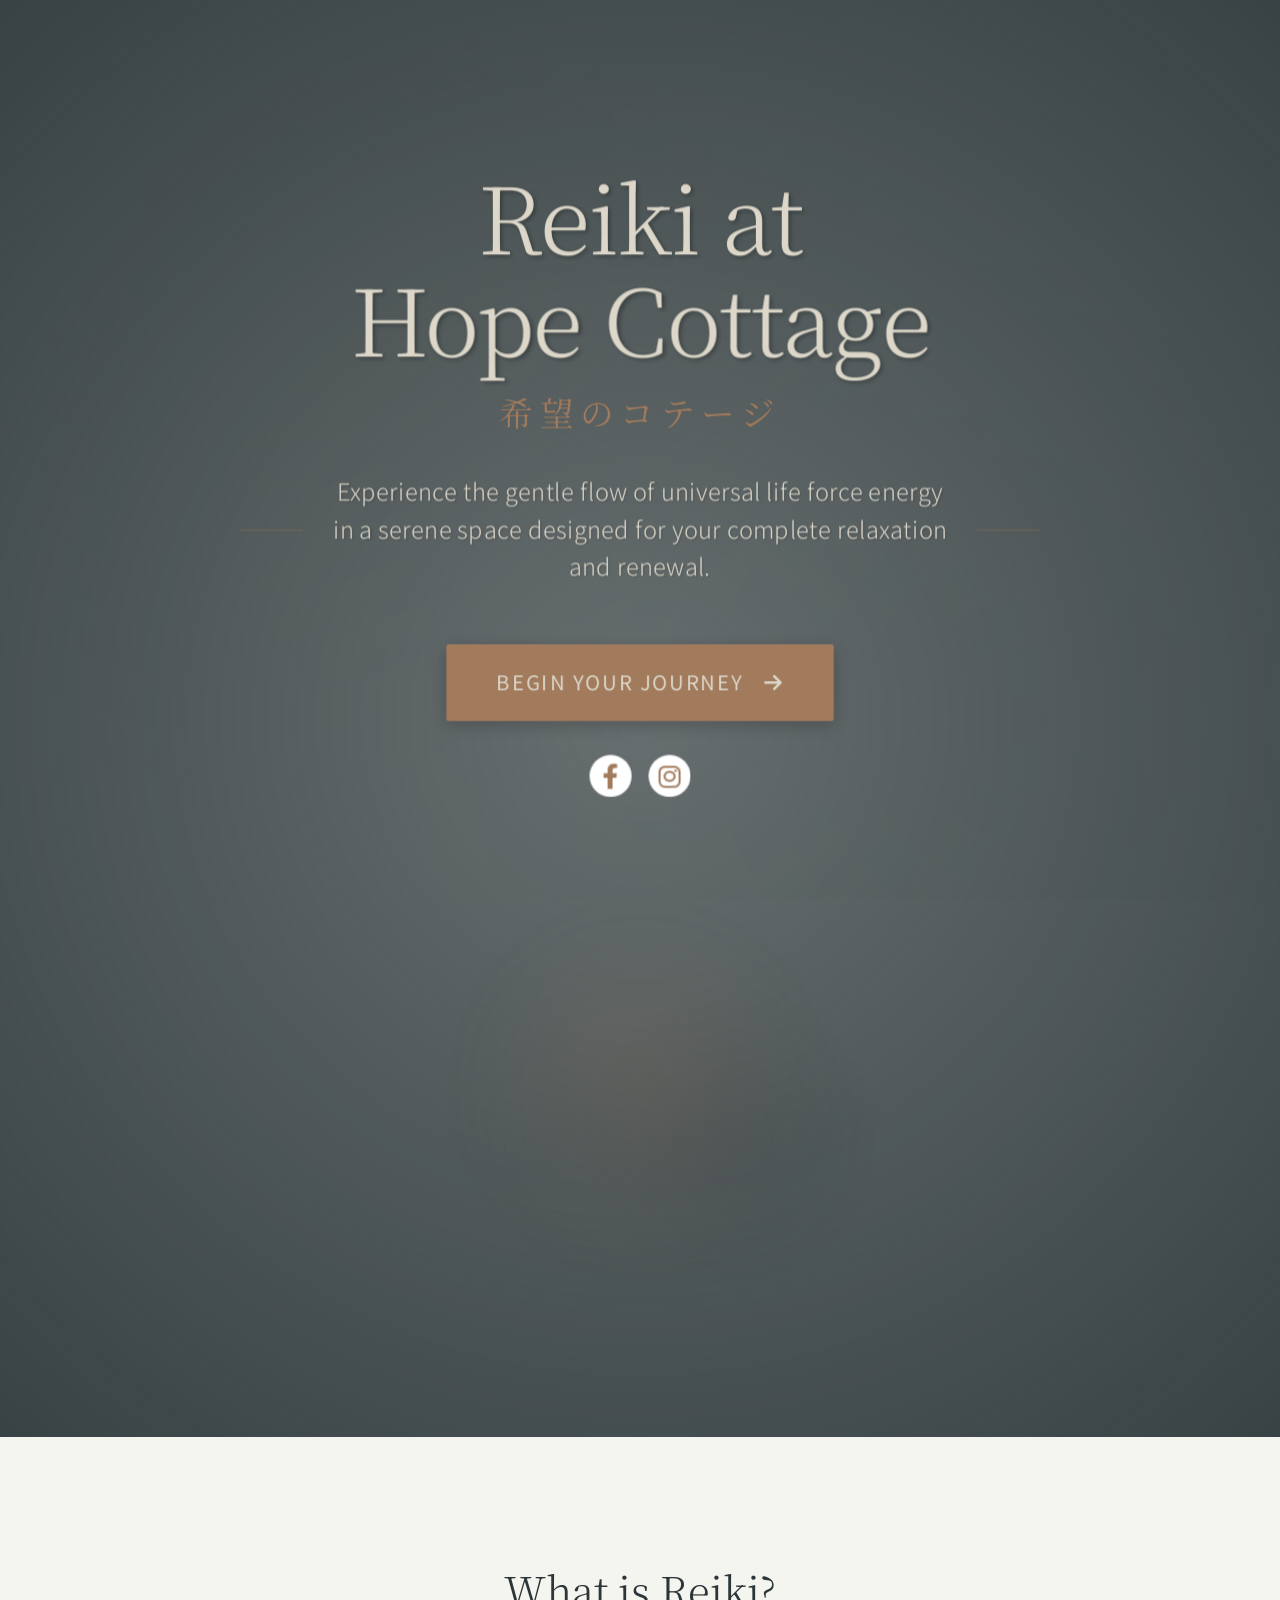
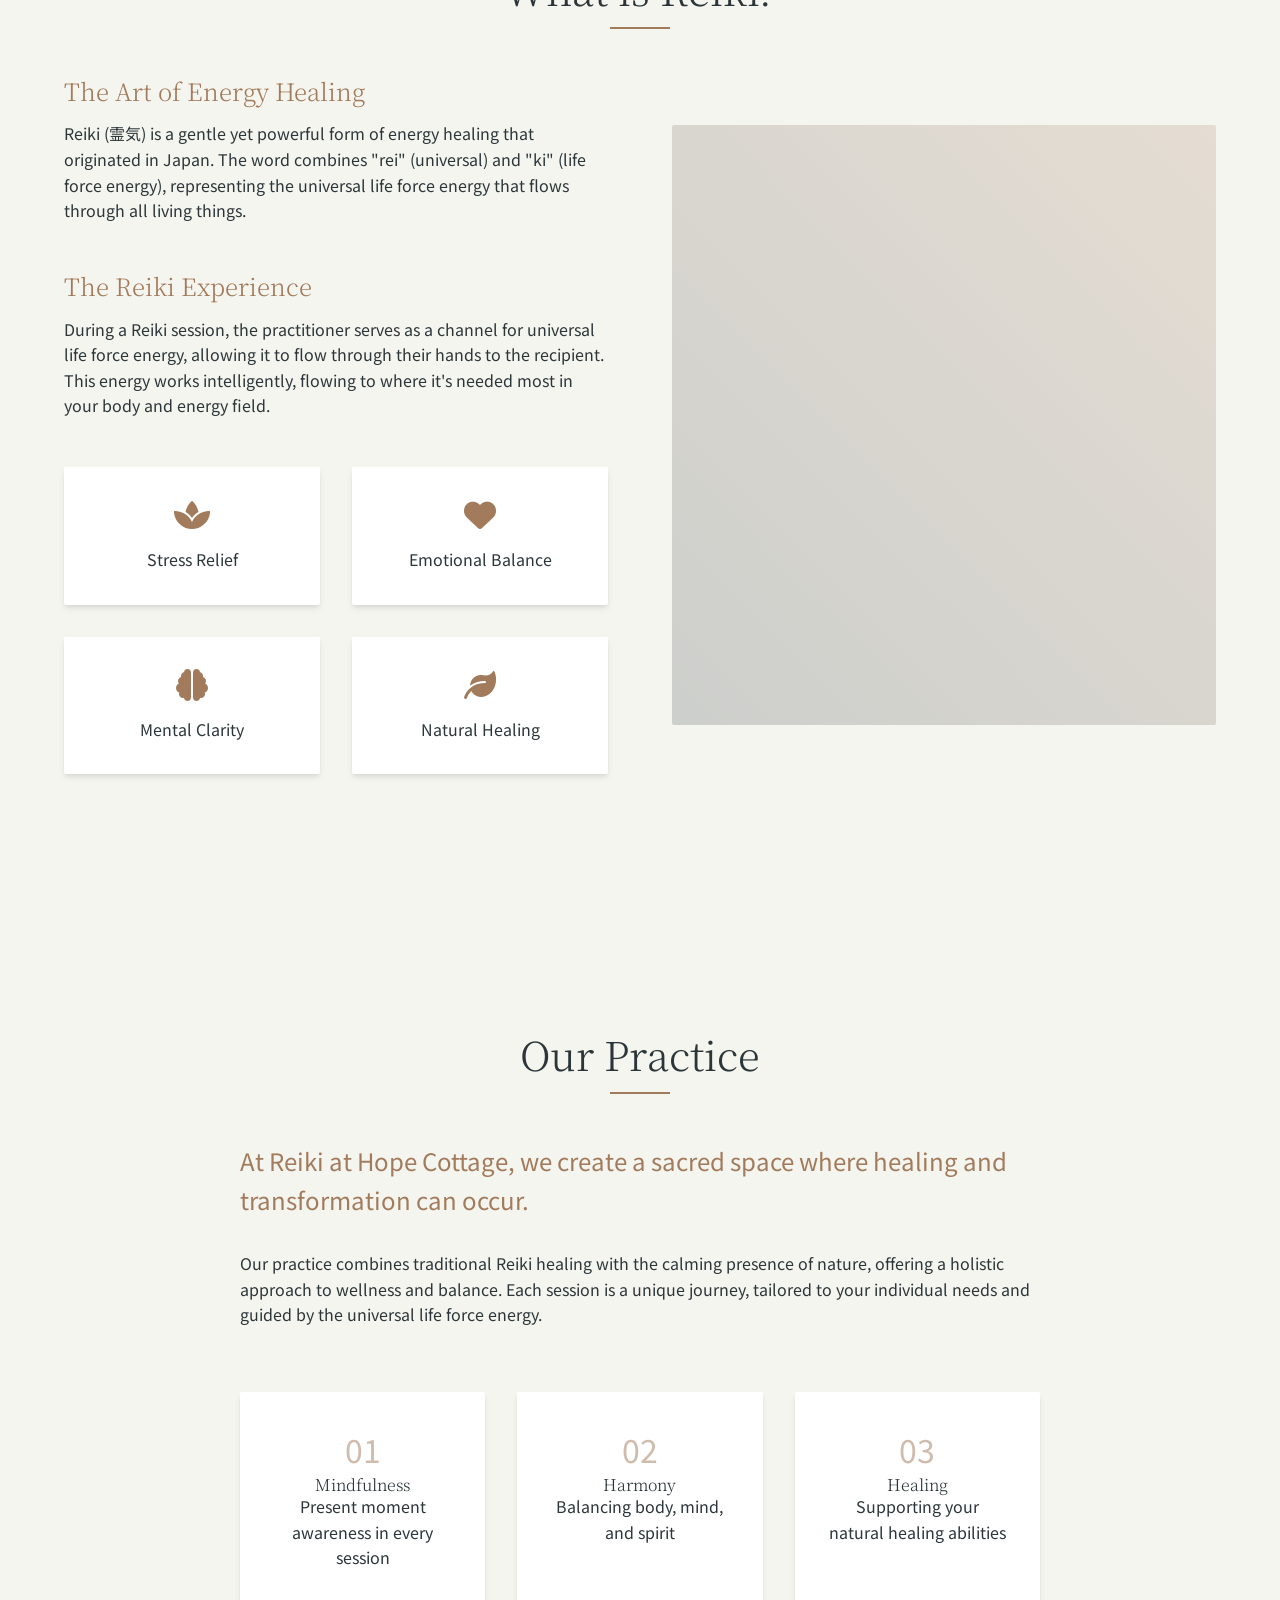
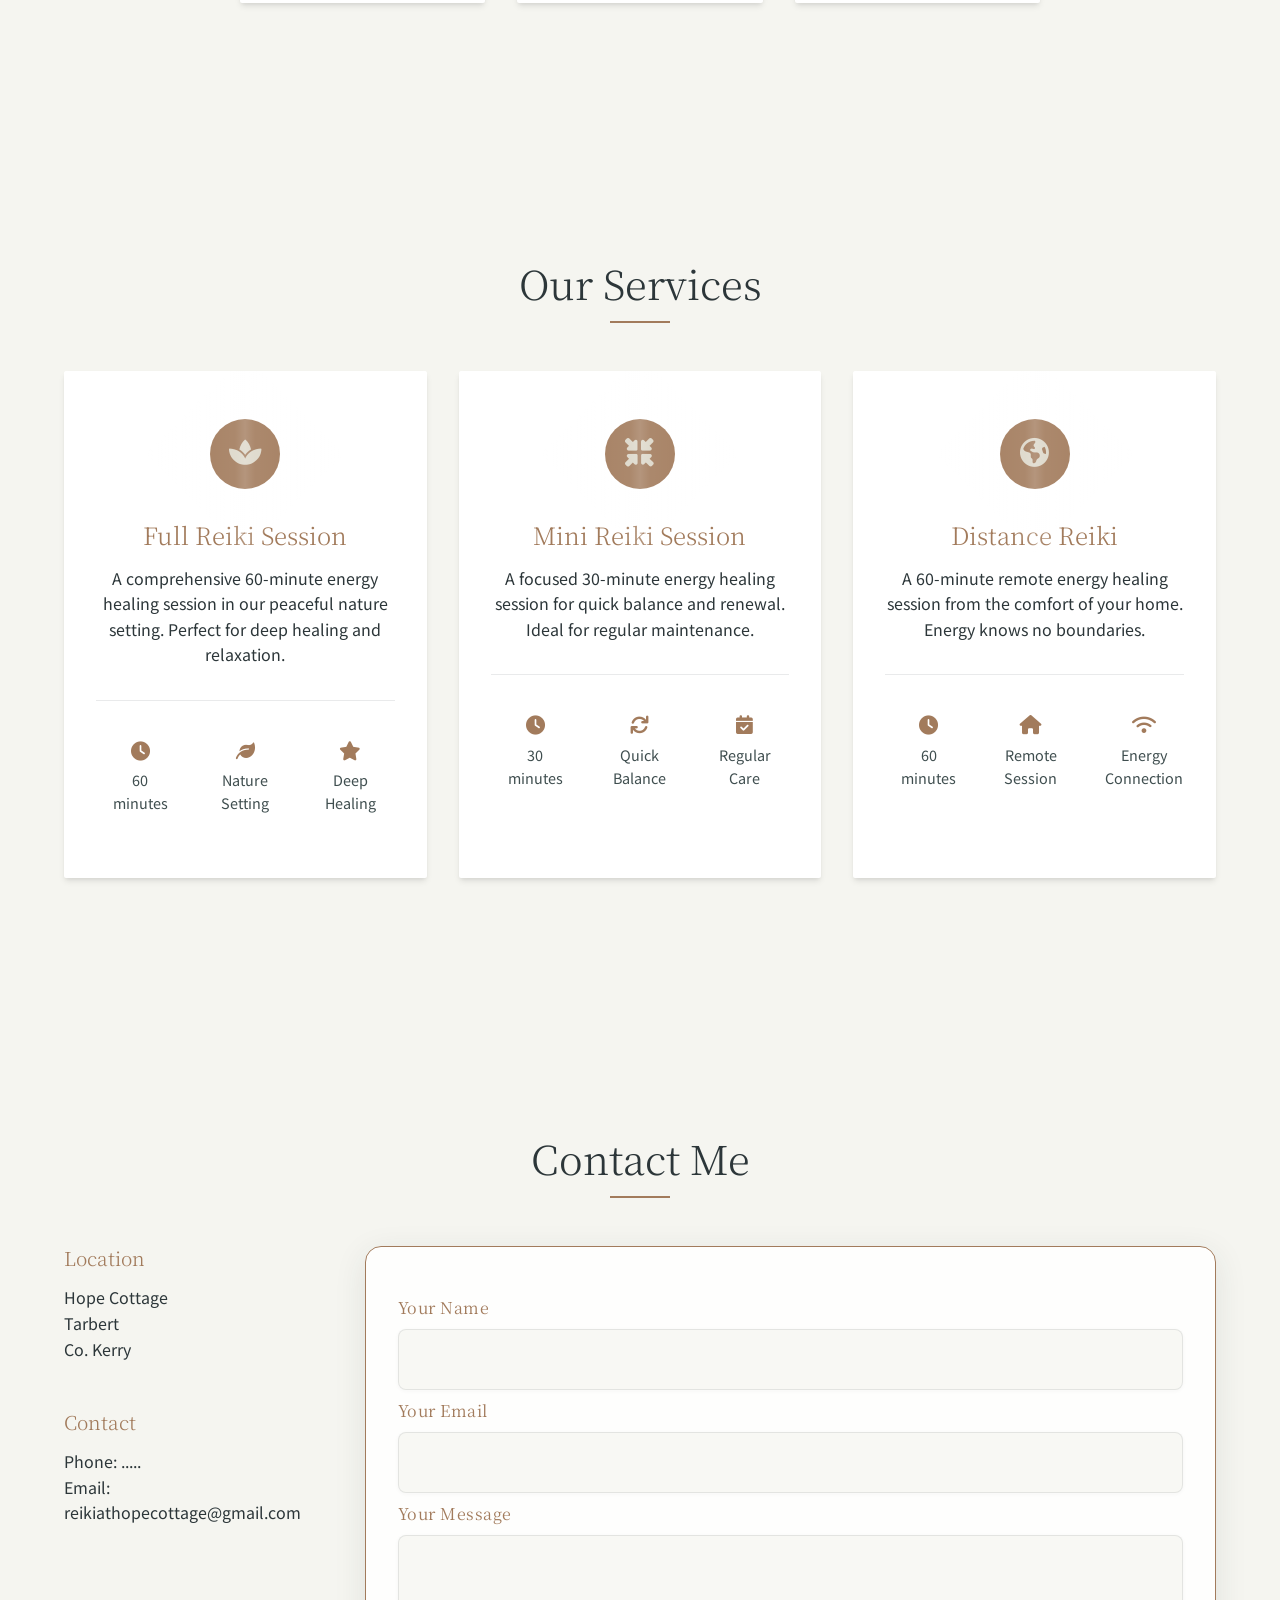
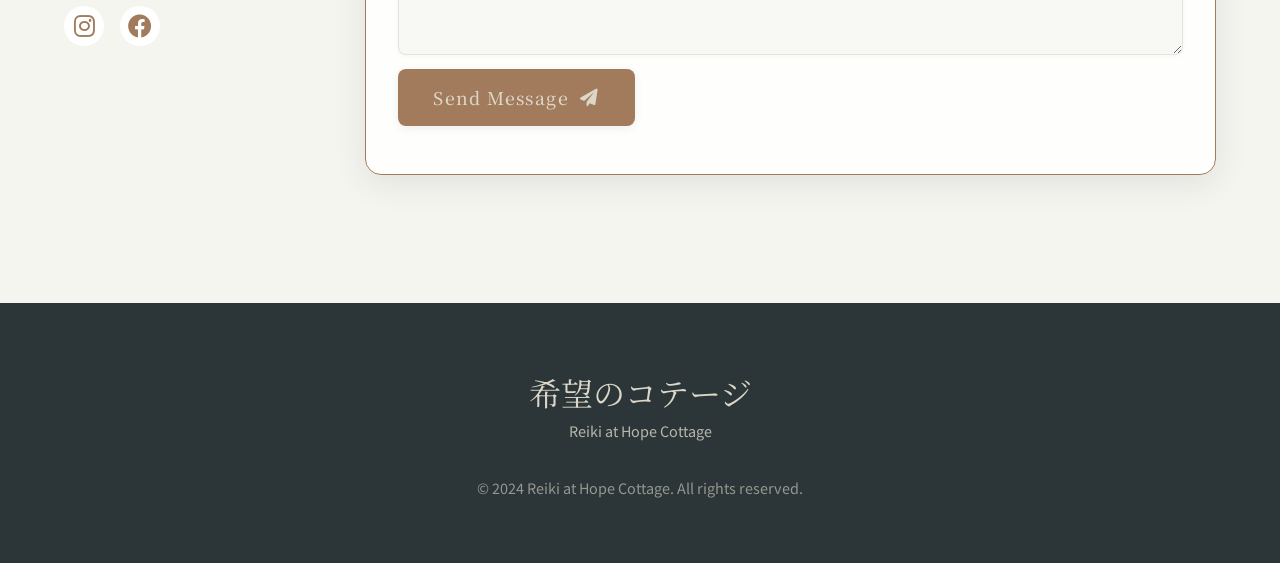
==== commit 1e8a1b0e: "Working Contact Form" ====
--- a/index.html
+++ b/index.html
@@ -52,10 +52,10 @@
                         </a>
                     </div>
                     <div class="social-links">
-                        <a href="/ttps://www.facebook.com/Reiki-at-Hope-Cottage-100548095583698/"" class="social-link" aria-label="Facebook">
+                        <a href="https://www.facebook.com/Reiki-at-Hope-Cottage-100548095583698/" class="social-link" aria-label="Facebook" target="_blank" rel="noopener">
                             <i class="fab fa-facebook-f"></i>
                         </a>
-                        <a href="https://instagram.com/reikiathopecottage?igshid=YmMyMTA2M2Y=" class="social-link" aria-label="Instagram">
+                        <a href="https://instagram.com/reikiathopecottage?igshid=YmMyMTA2M2Y=" class="social-link" aria-label="Instagram" target="_blank" rel="noopener">
                             <i class="fab fa-instagram"></i>
                         </a>
                     </div>
@@ -213,7 +213,7 @@
 
         <section id="contact" class="contact">
             <div class="section-content">
-                <h2 class="section-title">Connect With Us</h2>
+                <h2 class="section-title">Contact Me</h2>
                 <div class="contact-grid">
                     <div class="contact-info">
                         <div class="info-block">
@@ -225,23 +225,22 @@
                             <p>Phone: .....<br>Email: reikiathopecottage@gmail.com</p>
                         </div>
                         <div class="social-links">
-                            <a href="#" class="social-link"><i class="fab fa-instagram"></i></a>
-                            <a href="#" class="social-link"><i class="fab fa-facebook"></i></a>
-                            <a href="#" class="social-link"><i class="fab fa-twitter"></i></a>
-                        </div>
-                    </div>
-                    <form id="contact-form" class="contact-form">
+                            <a href="https://instagram.com/reikiathopecottage?igshid=YmMyMTA2M2Y=" class="social-link"><i class="fab fa-instagram"></i></a>
+                            <a href="https://www.facebook.com/Reiki-at-Hope-Cottage-100548095583698/" class="social-link"><i class="fab fa-facebook"></i></a>
+                        </div>
+                    </div>
+                    <form id="contact-form" class="contact-form" action="https://formspree.io/f/xkgrzbbj" method="POST">
                         <div class="form-group">
-                            <input type="text" id="name" required>
                             <label for="name">Your Name</label>
+                            <input type="text" id="name" name="name" required>
                         </div>
                         <div class="form-group">
-                            <input type="email" id="email" required>
                             <label for="email">Your Email</label>
+                            <input type="email" id="email" name="email" required>
                         </div>
                         <div class="form-group">
-                            <textarea id="message" required></textarea>
                             <label for="message">Your Message</label>
+                            <textarea id="message" name="message" required></textarea>
                         </div>
                         <button type="submit" class="submit-button">
                             <span>Send Message</span>
--- a/styles.css
+++ b/styles.css
@@ -153,7 +153,7 @@
     width: 25px;
     height: 2px;
     margin: 5px auto;
-    background: var(--primary-color);
+    background: var(--light-text);
     transition: var(--transition);
 }
 
@@ -177,23 +177,13 @@
     left: 0;
     width: 100%;
     height: 100%;
-    background: 
-        radial-gradient(circle at center, transparent 0%, rgba(44, 54, 57, 0.8) 100%),
-        repeating-linear-gradient(45deg, rgba(162, 123, 92, 0.05) 0px, rgba(162, 123, 92, 0.05) 1px, transparent 1px, transparent 10px);
+    background: radial-gradient(circle at center, transparent 0%, rgba(44, 54, 57, 0.8) 100%);
     z-index: 1;
     animation: gradientShift 15s ease infinite;
 }
 
 .hero::after {
-    content: '';
-    position: absolute;
-    top: 0;
-    left: 0;
-    width: 100%;
-    height: 100%;
-    background: url("data:image/svg+xml,%3Csvg width='60' height='60' viewBox='0 0 60 60' xmlns='http://www.w3.org/2000/svg'%3E%3Cg fill='none' fill-rule='evenodd'%3E%3Cg fill='%23ffffff' fill-opacity='0.05'%3E%3Cpath d='M36 34v-4h-2v4h-4v2h4v4h2v-4h4v-2h-4zm0-30V0h-2v4h-4v2h4v4h2V6h4V4h-4zM6 34v-4H4v4H0v2h4v4h2v-4h4v-2H6zM6 4V0H4v4H0v2h4v4h2V6h4V4H6z'/%3E%3C/g%3E%3C/g%3E%3C/svg%3E");
-    opacity: 0.5;
-    z-index: 1;
+    display: none;
 }
 
 .hero-content {
@@ -762,7 +752,7 @@
 /* Contact Section */
 .contact-grid {
     display: grid;
-    grid-template-columns: 1fr 2fr;
+    grid-template-columns: 1fr 5fr;
     gap: 4rem;
 }
 
@@ -803,68 +793,83 @@
 }
 
 .contact-form {
-    background: white;
-    padding: 3rem;
-    border-radius: 2px;
-    box-shadow: var(--shadow);
-}
-
-.form-group {
-    position: relative;
-    margin-bottom: 2rem;
+    background: rgba(255,255,255,0.85);
+    padding: 3rem 2rem;
+    border-radius: 16px;
+    box-shadow: 0 8px 32px rgba(44,54,57,0.10);
+    border: 1.5px solid var(--accent-color);
+    max-width: 1100px;
+    width: 100%;
+    margin: 0 auto;
+    transition: box-shadow 0.3s;
+}
+
+.contact-form:hover {
+    box-shadow: 0 12px 40px rgba(44,54,57,0.18);
 }
 
 .form-group input,
 .form-group textarea {
     width: 100%;
-    padding: 1rem;
-    border: 1px solid var(--border-color);
-    border-radius: 2px;
-    background: transparent;
+    padding: 1.1rem 1rem;
+    border: 1.5px solid var(--border-color);
+    border-radius: 8px;
+    background: rgba(245,245,240,0.7);
     font-family: inherit;
     font-size: 1rem;
-    transition: var(--transition);
-}
-
-.form-group label {
-    position: absolute;
-    left: 1rem;
-    top: 1rem;
-    color: var(--secondary-color);
-    transition: var(--transition);
-    pointer-events: none;
+    margin-bottom: 0.5rem;
+    transition: border-color 0.3s, box-shadow 0.3s;
+    box-shadow: 0 1px 4px rgba(44,54,57,0.04);
+}
+
+.form-group textarea {
+    resize: vertical;
+    min-height: 120px;
+    max-height: 300px;
+    overflow-y: auto;
 }
 
 .form-group input:focus,
 .form-group textarea:focus {
+    border-color: var(--accent-color);
     outline: none;
-    border-color: var(--accent-color);
-}
-
-.form-group input:focus + label,
-.form-group textarea:focus + label,
-.form-group input:not(:placeholder-shown) + label,
-.form-group textarea:not(:placeholder-shown) + label {
-    transform: translateY(-2rem) scale(0.8);
+    box-shadow: 0 2px 8px rgba(162,123,92,0.10);
+    background: #fff;
+}
+
+.form-group label {
+    display: block;
+    margin-bottom: 0.5rem;
     color: var(--accent-color);
+    font-size: 1rem;
+    font-family: 'Noto Serif JP', serif;
+    font-weight: 400;
+    letter-spacing: 0.03em;
 }
 
 .submit-button {
     display: inline-flex;
     align-items: center;
-    gap: 1rem;
-    padding: 1rem 2rem;
+    gap: 0.7rem;
+    padding: 1rem 2.2rem;
     background: var(--accent-color);
     color: var(--light-text);
     border: none;
-    border-radius: 2px;
+    border-radius: 8px;
     cursor: pointer;
-    transition: var(--transition);
-}
-
-.submit-button:hover {
-    transform: translateY(-2px);
-    box-shadow: var(--shadow);
+    font-size: 1.1rem;
+    font-family: 'Noto Serif JP', serif;
+    font-weight: 500;
+    letter-spacing: 0.08em;
+    box-shadow: 0 2px 8px rgba(44,54,57,0.08);
+    transition: background 0.3s, box-shadow 0.3s, transform 0.2s;
+}
+
+.submit-button:hover, .submit-button:focus {
+    background: var(--primary-color);
+    color: #fff;
+    box-shadow: 0 4px 16px rgba(44,54,57,0.13);
+    transform: translateY(-2px) scale(1.03);
 }
 
 /* Footer */
@@ -917,35 +922,65 @@
     .nav-menu {
         position: fixed;
         top: 0;
-        right: -100%;
-        width: 100%;
+        left: 0;
+        width: 100vw;
         height: 100vh;
-        background: transparent;
+        background: rgba(44, 54, 57, 0.98);
+        -webkit-backdrop-filter: blur(10px);
+        backdrop-filter: blur(10px);
         padding: 6rem 2rem 2rem;
-        transition: var(--transition);
+        opacity: 0;
+        pointer-events: none;
+        transition: opacity 0.3s ease;
+        z-index: 1000;
+        display: flex;
+        justify-content: center;
+        align-items: center;
     }
 
     .nav-menu.active {
-        right: 0;
+        opacity: 1;
+        pointer-events: auto;
     }
 
     .nav-links {
+        display: flex;
         flex-direction: column;
         align-items: center;
         gap: 2rem;
-    }
-
-    .nav-toggle.active .bar:nth-child(1) {
-        transform: translateY(7px) rotate(45deg);
-    }
-
-    .nav-toggle.active .bar:nth-child(2) {
+        list-style: none;
+        padding: 0;
+        margin: 0;
         opacity: 0;
-    }
-
-    .nav-toggle.active .bar:nth-child(3) {
-        transform: translateY(-7px) rotate(-45deg);
-    }
+        pointer-events: none;
+        transition: opacity 0.3s ease;
+    }
+
+    .nav-menu.active .nav-links {
+        opacity: 1;
+        pointer-events: auto;
+    }
+
+    .nav-link {
+        color: #fff;
+        font-size: 1.4rem;
+        opacity: 0;
+        transform: translateY(20px);
+        transition: opacity 0.3s ease, transform 0.3s ease;
+        font-weight: 400;
+        letter-spacing: 0.1em;
+    }
+
+    .nav-menu.active .nav-link {
+        opacity: 1;
+        transform: translateY(0);
+    }
+
+    .nav-menu.active .nav-link:nth-child(1) { transition-delay: 0.1s; }
+    .nav-menu.active .nav-link:nth-child(2) { transition-delay: 0.2s; }
+    .nav-menu.active .nav-link:nth-child(3) { transition-delay: 0.3s; }
+    .nav-menu.active .nav-link:nth-child(4) { transition-delay: 0.4s; }
+    .nav-menu.active .nav-link:nth-child(5) { transition-delay: 0.5s; }
 
     .hero-content,
     .what-is-reiki-grid,
@@ -1015,10 +1050,6 @@
 
     .nav-toggle .bar {
         background: var(--light-text);
-    }
-
-    .nav-menu.active .nav-link {
-        color: var(--text-color);
     }
 }
 
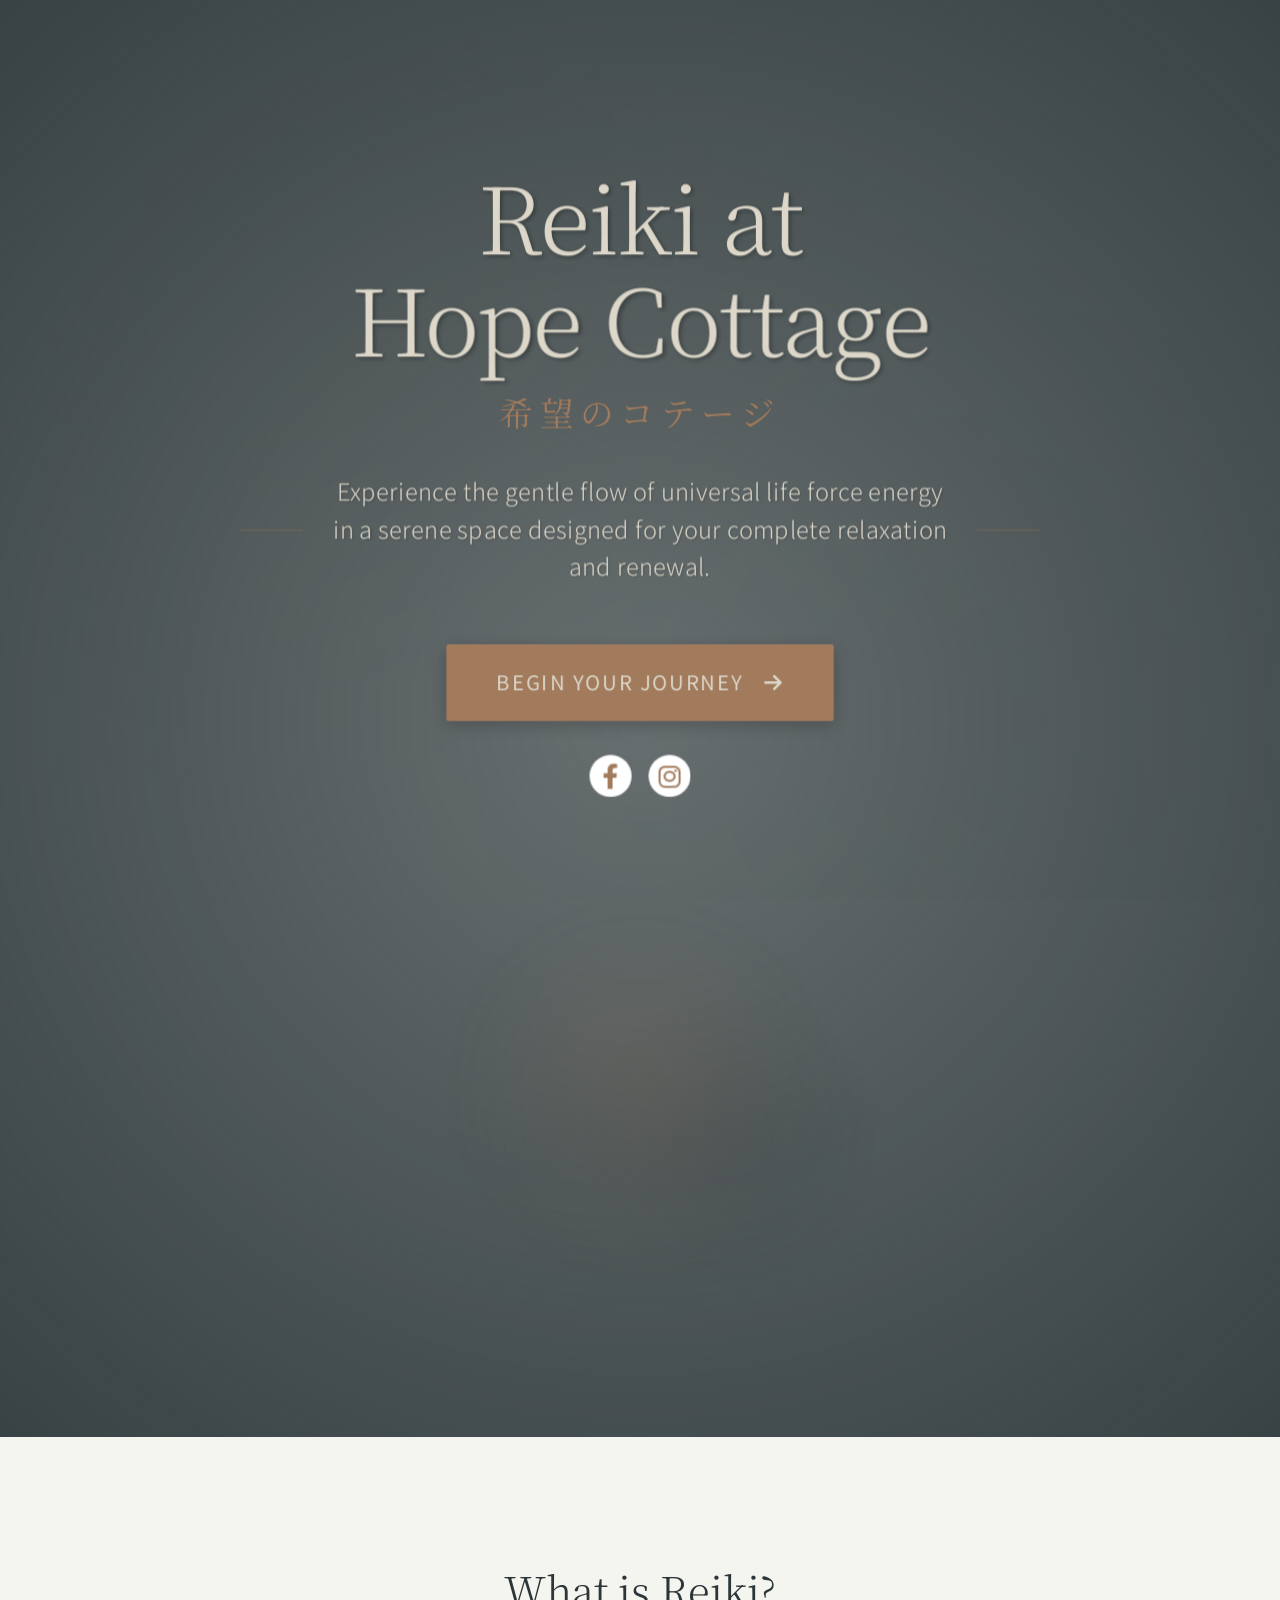
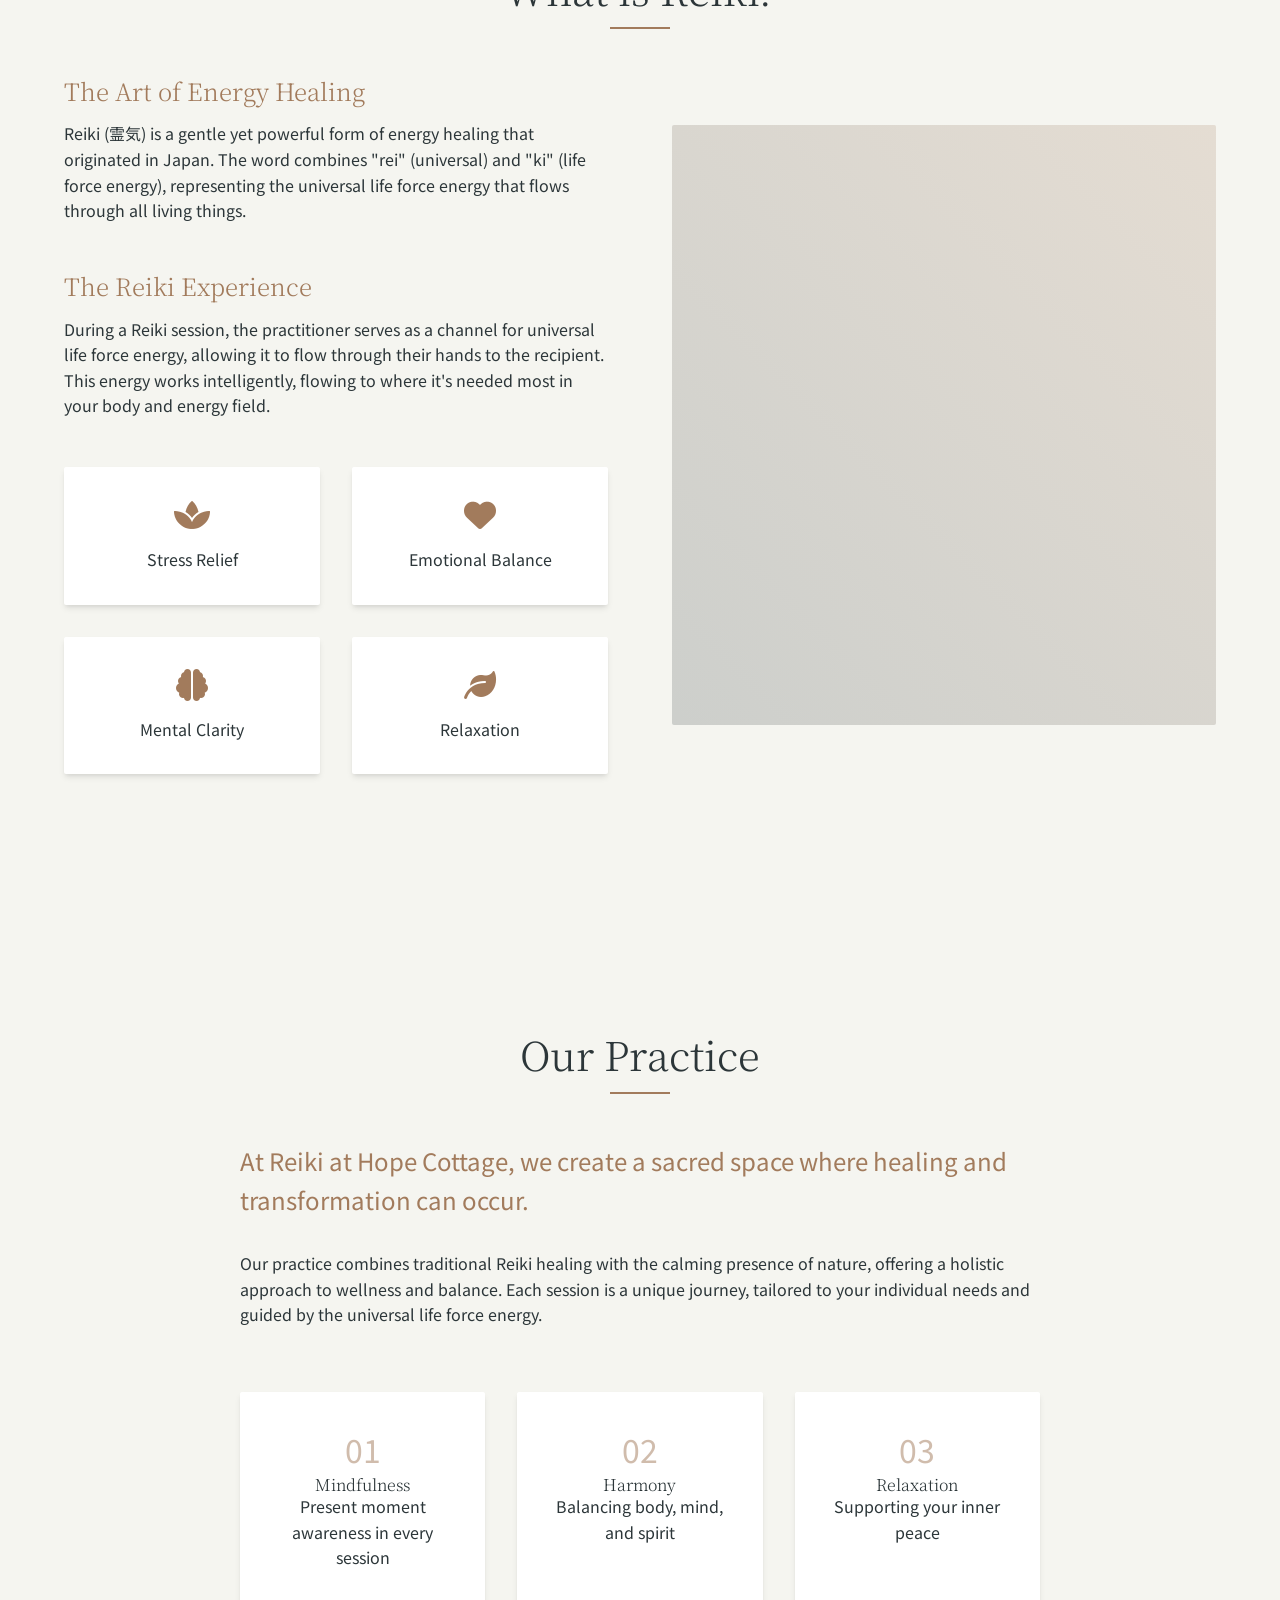
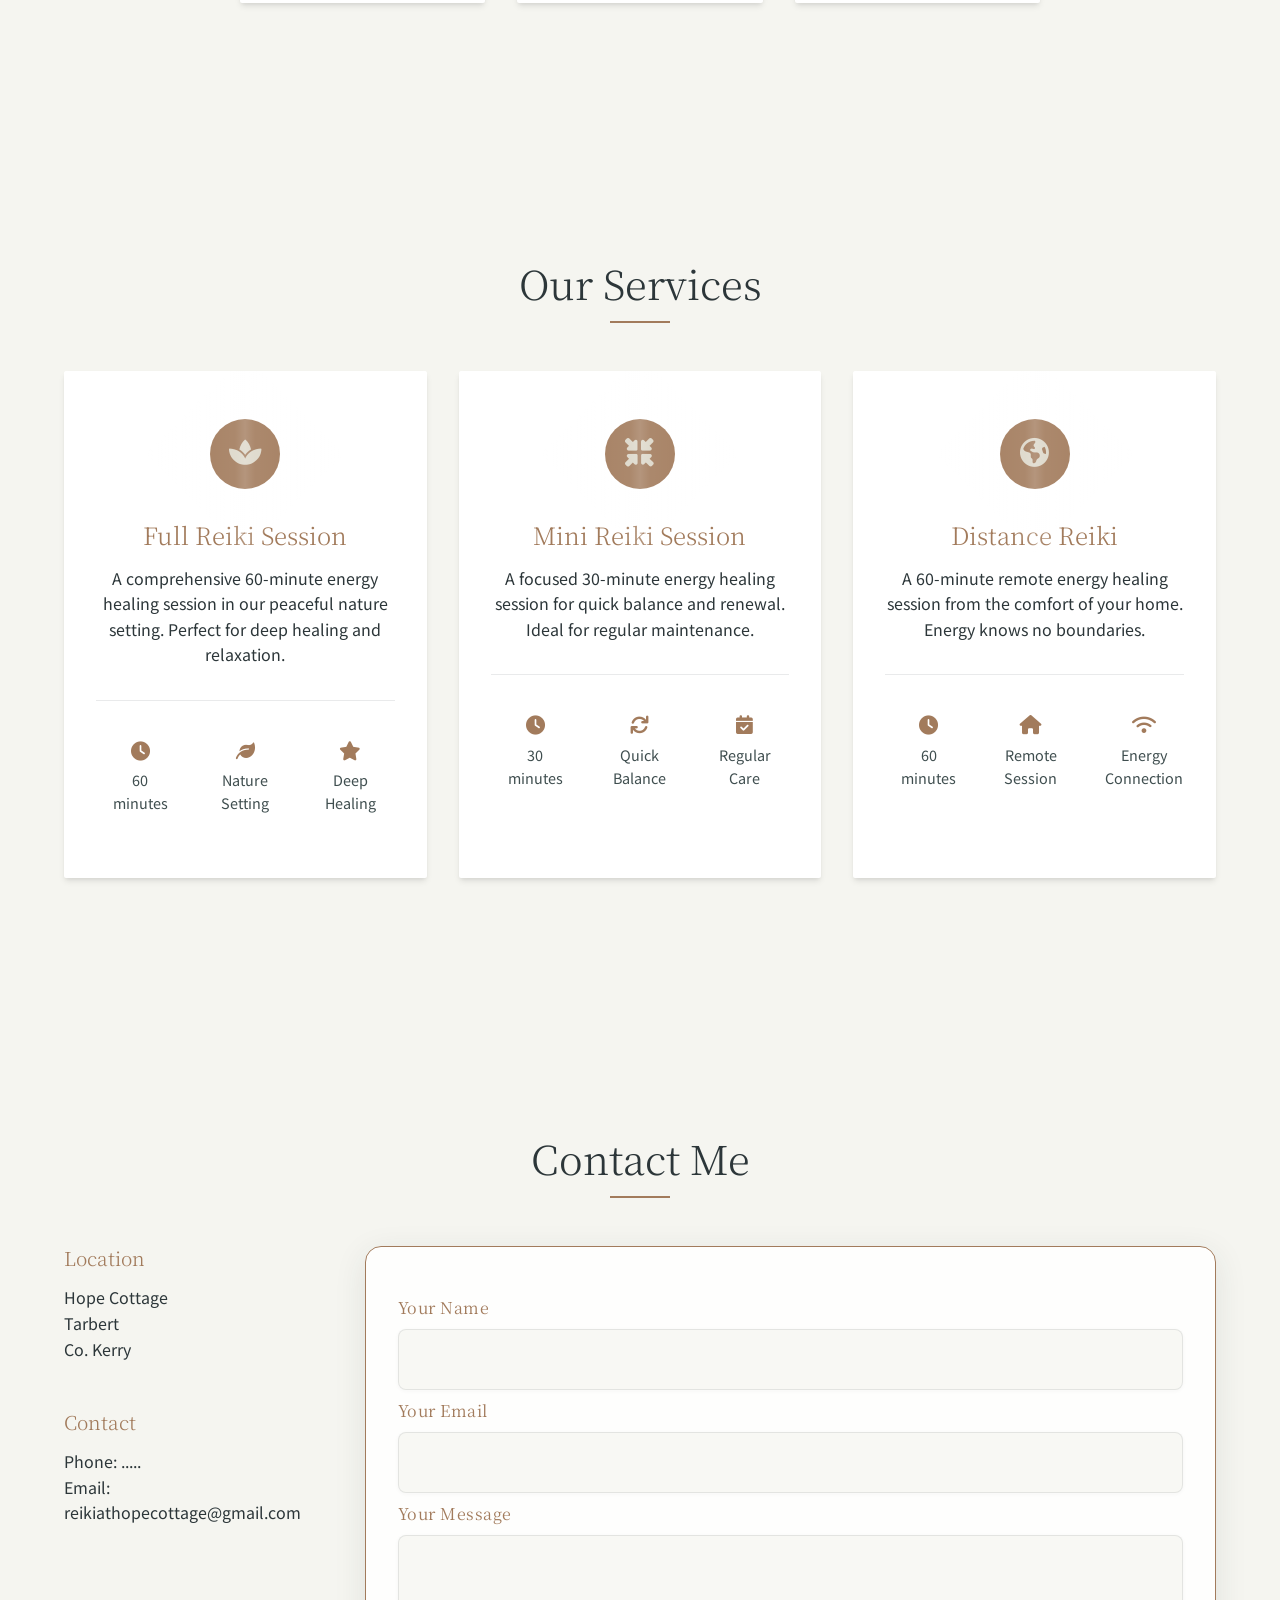
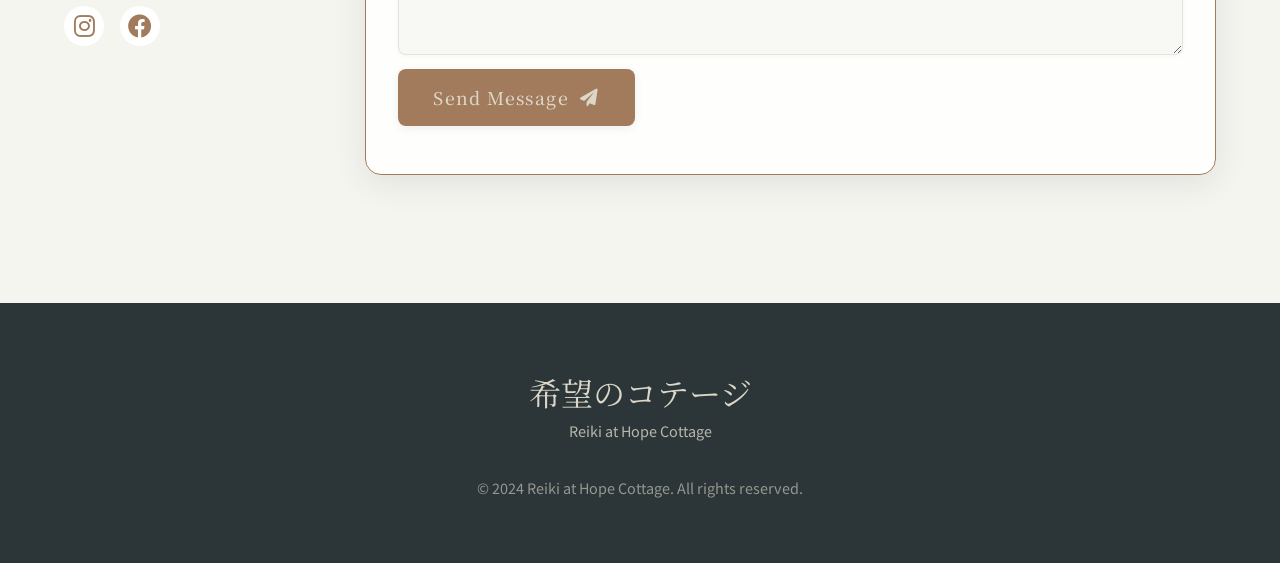
==== commit 11970797: "Change some text" ====
--- a/index.html
+++ b/index.html
@@ -15,7 +15,6 @@
         <nav class="navbar">
             <div class="nav-brand">
                 <a href="#home" class="logo">Reiki at Hope Cottage</a>
-                <span class="logo-subtitle">希望のコテージ</span>
             </div>
             <button class="nav-toggle" aria-label="Toggle navigation">
                 <span class="bar"></span>
@@ -98,7 +97,7 @@
                             </div>
                             <div class="benefit-item">
                                 <i class="fas fa-leaf"></i>
-                                <span>Natural Healing</span>
+                                <span>Relaxation</span>
                             </div>
                         </div>
                     </div>
@@ -131,8 +130,8 @@
                             </div>
                             <div class="value-item">
                                 <span class="value-number">03</span>
-                                <h4>Healing</h4>
-                                <p>Supporting your natural healing abilities</p>
+                                <h4>Relaxation</h4>
+                                <p>Supporting your inner peace</p>
                             </div>
                         </div>
                     </div>
@@ -225,8 +224,8 @@
                             <p>Phone: .....<br>Email: reikiathopecottage@gmail.com</p>
                         </div>
                         <div class="social-links">
-                            <a href="https://instagram.com/reikiathopecottage?igshid=YmMyMTA2M2Y=" class="social-link"><i class="fab fa-instagram"></i></a>
-                            <a href="https://www.facebook.com/Reiki-at-Hope-Cottage-100548095583698/" class="social-link"><i class="fab fa-facebook"></i></a>
+                            <a href="https://instagram.com/reikiathopecottage?igshid=YmMyMTA2M2Y=" class="social-link" aria-label="Instagram"><i class="fab fa-instagram"></i></a>
+                            <a href="https://www.facebook.com/Reiki-at-Hope-Cottage-100548095583698/" class="social-link" aria-label="Facebook"><i class="fab fa-facebook"></i></a>
                         </div>
                     </div>
                     <form id="contact-form" class="contact-form" action="https://formspree.io/f/xkgrzbbj" method="POST">
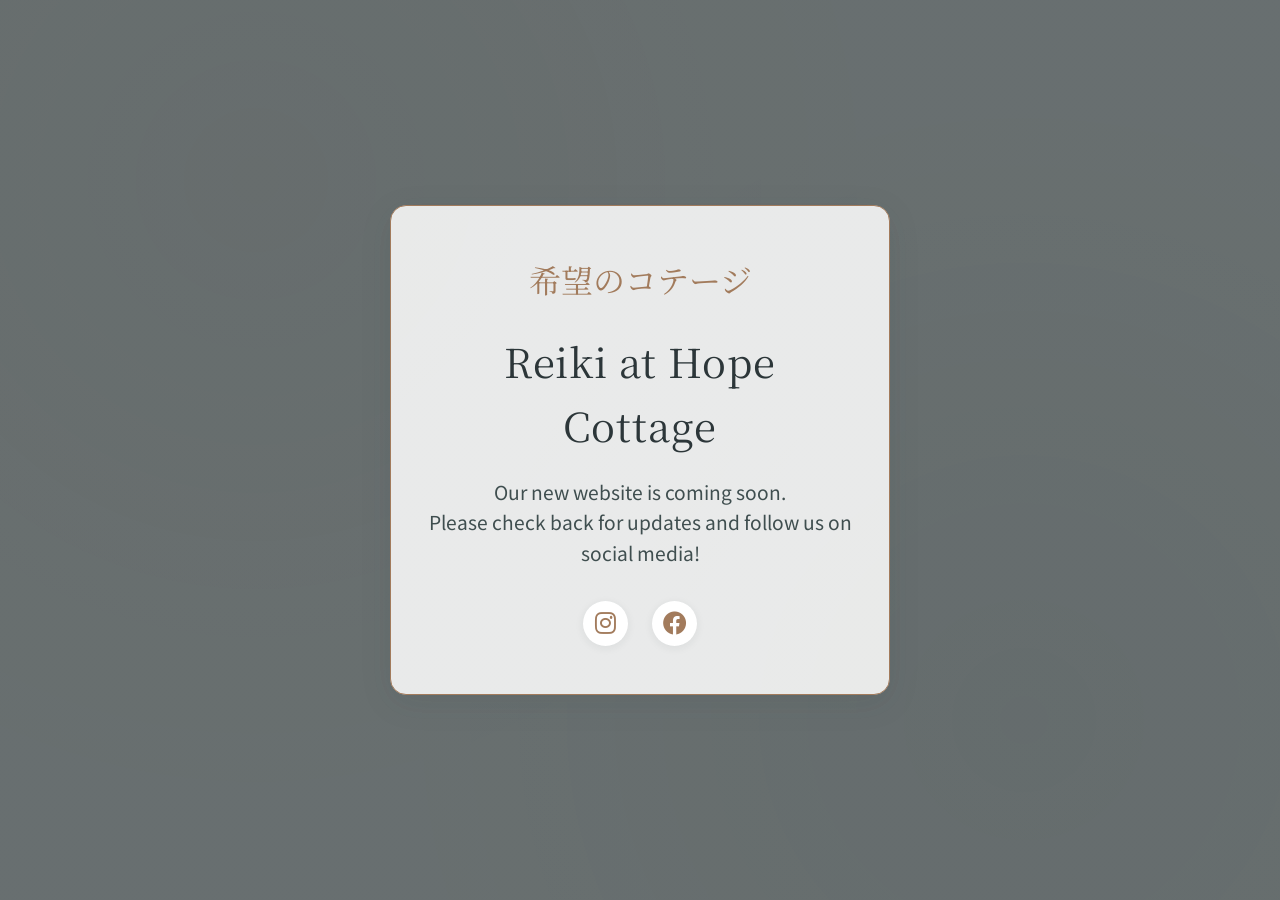
==== commit 52fe3517: "coming soon page" ====
--- a/index.html
+++ b/index.html
@@ -3,264 +3,107 @@
 <head>
     <meta charset="UTF-8">
     <meta name="viewport" content="width=device-width, initial-scale=1.0">
-    <title>Reiki at Hope Cottage - Healing Energy Therapy</title>
+    <title>Coming Soon - Reiki at Hope Cottage</title>
     <link rel="stylesheet" href="styles.css">
     <link rel="preconnect" href="https://fonts.googleapis.com">
     <link rel="preconnect" href="https://fonts.gstatic.com" crossorigin>
     <link href="https://fonts.googleapis.com/css2?family=Noto+Serif+JP:wght@300;400&family=Noto+Sans+JP:wght@300;400&display=swap" rel="stylesheet">
     <link rel="stylesheet" href="https://cdnjs.cloudflare.com/ajax/libs/font-awesome/6.0.0/css/all.min.css">
+    <style>
+        body, html {
+            height: 100%;
+            margin: 0;
+            padding: 0;
+        }
+        .coming-soon-hero {
+            min-height: 100vh;
+            display: flex;
+            align-items: center;
+            justify-content: center;
+            background: linear-gradient(rgba(44, 54, 57, 0.7), rgba(44, 54, 57, 0.7)),
+                url('./images/landing_background_image.jpg') center/cover fixed;
+            position: relative;
+            overflow: hidden;
+        }
+        .coming-soon-card {
+            background: rgba(255,255,255,0.85);
+            border-radius: 16px;
+            box-shadow: 0 8px 32px rgba(44,54,57,0.10);
+            border: 1.5px solid #A27B5C;
+            max-width: 500px;
+            width: 100%;
+            padding: 3rem 2rem;
+            text-align: center;
+            z-index: 2;
+        }
+        .coming-soon-title {
+            font-family: 'Noto Serif JP', serif;
+            font-size: 2.5rem;
+            color: #2C3639;
+            margin-bottom: 1.2rem;
+            letter-spacing: 0.02em;
+        }
+        .coming-soon-logo {
+            font-family: 'Noto Serif JP', serif;
+            font-size: 2rem;
+            color: #A27B5C;
+            margin-bottom: 1.5rem;
+            display: block;
+        }
+        .coming-soon-message {
+            font-family: 'Noto Sans JP', sans-serif;
+            font-size: 1.2rem;
+            color: #3F4E4F;
+            margin-bottom: 2rem;
+        }
+        .coming-soon-social {
+            display: flex;
+            justify-content: center;
+            gap: 1.5rem;
+        }
+        .coming-soon-social a {
+            width: 45px;
+            height: 45px;
+            display: flex;
+            align-items: center;
+            justify-content: center;
+            background: white;
+            color: #A27B5C;
+            border-radius: 50%;
+            text-decoration: none;
+            font-size: 1.5rem;
+            box-shadow: 0 2px 8px rgba(44,54,57,0.08);
+            transition: background 0.3s, color 0.3s;
+        }
+        .coming-soon-social a:hover {
+            background: #A27B5C;
+            color: #fff;
+        }
+        @media (max-width: 600px) {
+            .coming-soon-card {
+                padding: 2rem 1rem;
+                max-width: 95vw;
+            }
+            .coming-soon-title {
+                font-size: 1.5rem;
+            }
+        }
+    </style>
 </head>
 <body>
-    <header>
-        <nav class="navbar">
-            <div class="nav-brand">
-                <a href="#home" class="logo">Reiki at Hope Cottage</a>
+    <div class="coming-soon-hero">
+        <div class="coming-soon-card">
+            <span class="coming-soon-logo">希望のコテージ</span>
+            <div class="coming-soon-title">Reiki at Hope Cottage</div>
+            <div class="coming-soon-message">
+                Our new website is coming soon.<br>
+                Please check back for updates and follow us on social media!
             </div>
-            <button class="nav-toggle" aria-label="Toggle navigation">
-                <span class="bar"></span>
-                <span class="bar"></span>
-            </button>
-            <div class="nav-menu">
-                <ul class="nav-links">
-                    <li><a href="#home" class="nav-link">Home</a></li>
-                    <li><a href="#what-is-reiki" class="nav-link">What is Reiki</a></li>
-                    <li><a href="#about" class="nav-link">About</a></li>
-                    <li><a href="#services" class="nav-link">Services</a></li>
-                    <li><a href="#contact" class="nav-link">Contact</a></li>
-                </ul>
+            <div class="coming-soon-social">
+                <a href="https://instagram.com/reikiathopecottage?igshid=YmMyMTA2M2Y=" aria-label="Instagram"><i class="fab fa-instagram"></i></a>
+                <a href="https://www.facebook.com/Reiki-at-Hope-Cottage-100548095583698/" aria-label="Facebook"><i class="fab fa-facebook"></i></a>
             </div>
-        </nav>
-    </header>
-
-    <main>
-        <section id="home" class="hero">
-            <div class="hero-content">
-                <div class="hero-text">
-                    <div class="brand-name">
-                        <h1 class="reveal-text">
-                            <span class="line">Reiki at</span>
-                            <span class="line">Hope Cottage</span>
-                        </h1>
-                        <span class="japanese-text">希望のコテージ</span>
-                    </div>
-                    <p class="hero-description">Experience the gentle flow of universal life force energy in a serene space designed for your complete relaxation and renewal.</p>
-                    <div class="hero-cta">
-                        <a href="#what-is-reiki" class="cta-button">
-                            <span>Begin Your Journey</span>
-                            <i class="fas fa-arrow-right"></i>
-                        </a>
-                    </div>
-                    <div class="social-links">
-                        <a href="https://www.facebook.com/Reiki-at-Hope-Cottage-100548095583698/" class="social-link" aria-label="Facebook" target="_blank" rel="noopener">
-                            <i class="fab fa-facebook-f"></i>
-                        </a>
-                        <a href="https://instagram.com/reikiathopecottage?igshid=YmMyMTA2M2Y=" class="social-link" aria-label="Instagram" target="_blank" rel="noopener">
-                            <i class="fab fa-instagram"></i>
-                        </a>
-                    </div>
-                </div>
-                <div class="hero-visual">
-                    <div class="floating-elements">
-                        <div class="floating-element element-1"></div>
-                        <div class="floating-element element-2"></div>
-                        <div class="floating-element element-3"></div>
-                    </div>
-                </div>
-            </div>
-        </section>
-
-        <section id="what-is-reiki" class="what-is-reiki">
-            <div class="section-content">
-                <h2 class="section-title">What is Reiki?</h2>
-                <div class="what-is-reiki-grid">
-                    <div class="what-is-reiki-text">
-                        <div class="text-block">
-                            <h3>The Art of Energy Healing</h3>
-                            <p>Reiki (霊気) is a gentle yet powerful form of energy healing that originated in Japan. The word combines "rei" (universal) and "ki" (life force energy), representing the universal life force energy that flows through all living things.</p>
-                        </div>
-                        <div class="text-block">
-                            <h3>The Reiki Experience</h3>
-                            <p>During a Reiki session, the practitioner serves as a channel for universal life force energy, allowing it to flow through their hands to the recipient. This energy works intelligently, flowing to where it's needed most in your body and energy field.</p>
-                        </div>
-                        <div class="benefits-grid">
-                            <div class="benefit-item">
-                                <i class="fas fa-spa"></i>
-                                <span>Stress Relief</span>
-                            </div>
-                            <div class="benefit-item">
-                                <i class="fas fa-heart"></i>
-                                <span>Emotional Balance</span>
-                            </div>
-                            <div class="benefit-item">
-                                <i class="fas fa-brain"></i>
-                                <span>Mental Clarity</span>
-                            </div>
-                            <div class="benefit-item">
-                                <i class="fas fa-leaf"></i>
-                                <span>Relaxation</span>
-                            </div>
-                        </div>
-                    </div>
-                    <div class="what-is-reiki-image">
-                        <div class="image-container">
-                            <div class="image-overlay"></div>
-                        </div>
-                    </div>
-                </div>
-            </div>
-        </section>
-
-        <section id="about" class="about">
-            <div class="section-content">
-                <h2 class="section-title">Our Practice</h2>
-                <div class="about-grid">
-                    <div class="about-text">
-                        <p class="lead-text">At Reiki at Hope Cottage, we create a sacred space where healing and transformation can occur.</p>
-                        <p>Our practice combines traditional Reiki healing with the calming presence of nature, offering a holistic approach to wellness and balance. Each session is a unique journey, tailored to your individual needs and guided by the universal life force energy.</p>
-                        <div class="practice-values">
-                            <div class="value-item">
-                                <span class="value-number">01</span>
-                                <h4>Mindfulness</h4>
-                                <p>Present moment awareness in every session</p>
-                            </div>
-                            <div class="value-item">
-                                <span class="value-number">02</span>
-                                <h4>Harmony</h4>
-                                <p>Balancing body, mind, and spirit</p>
-                            </div>
-                            <div class="value-item">
-                                <span class="value-number">03</span>
-                                <h4>Relaxation</h4>
-                                <p>Supporting your inner peace</p>
-                            </div>
-                        </div>
-                    </div>
-                </div>
-            </div>
-        </section>
-
-        <section id="services" class="services">
-            <div class="section-content">
-                <h2 class="section-title">Our Services</h2>
-                <div class="services-grid">
-                    <div class="service-card">
-                        <div class="service-icon">
-                            <i class="fas fa-spa"></i>
-                        </div>
-                        <h3>Full Reiki Session</h3>
-                        <p>A comprehensive 60-minute energy healing session in our peaceful nature setting. Perfect for deep healing and relaxation.</p>
-                        <div class="service-details">
-                            <div class="detail-item">
-                                <i class="fas fa-clock"></i>
-                                <span>60 minutes</span>
-                            </div>
-                            <div class="detail-item">
-                                <i class="fas fa-leaf"></i>
-                                <span>Nature Setting</span>
-                            </div>
-                            <div class="detail-item">
-                                <i class="fas fa-star"></i>
-                                <span>Deep Healing</span>
-                            </div>
-                        </div>
-                    </div>
-                    <div class="service-card">
-                        <div class="service-icon">
-                            <i class="fas fa-compress-arrows-alt"></i>
-                        </div>
-                        <h3>Mini Reiki Session</h3>
-                        <p>A focused 30-minute energy healing session for quick balance and renewal. Ideal for regular maintenance.</p>
-                        <div class="service-details">
-                            <div class="detail-item">
-                                <i class="fas fa-clock"></i>
-                                <span>30 minutes</span>
-                            </div>
-                            <div class="detail-item">
-                                <i class="fas fa-sync"></i>
-                                <span>Quick Balance</span>
-                            </div>
-                            <div class="detail-item">
-                                <i class="fas fa-calendar-check"></i>
-                                <span>Regular Care</span>
-                            </div>
-                        </div>
-                    </div>
-                    <div class="service-card">
-                        <div class="service-icon">
-                            <i class="fas fa-globe-americas"></i>
-                        </div>
-                        <h3>Distance Reiki</h3>
-                        <p>A 60-minute remote energy healing session from the comfort of your home. Energy knows no boundaries.</p>
-                        <div class="service-details">
-                            <div class="detail-item">
-                                <i class="fas fa-clock"></i>
-                                <span>60 minutes</span>
-                            </div>
-                            <div class="detail-item">
-                                <i class="fas fa-home"></i>
-                                <span>Remote Session</span>
-                            </div>
-                            <div class="detail-item">
-                                <i class="fas fa-wifi"></i>
-                                <span>Energy Connection</span>
-                            </div>
-                        </div>
-                    </div>
-                </div>
-            </div>
-        </section>
-
-        <section id="contact" class="contact">
-            <div class="section-content">
-                <h2 class="section-title">Contact Me</h2>
-                <div class="contact-grid">
-                    <div class="contact-info">
-                        <div class="info-block">
-                            <h3>Location</h3>
-                            <p>Hope Cottage<br>Tarbert<br>Co. Kerry</p>
-                        </div>
-                        <div class="info-block">
-                            <h3>Contact</h3>
-                            <p>Phone: .....<br>Email: reikiathopecottage@gmail.com</p>
-                        </div>
-                        <div class="social-links">
-                            <a href="https://instagram.com/reikiathopecottage?igshid=YmMyMTA2M2Y=" class="social-link" aria-label="Instagram"><i class="fab fa-instagram"></i></a>
-                            <a href="https://www.facebook.com/Reiki-at-Hope-Cottage-100548095583698/" class="social-link" aria-label="Facebook"><i class="fab fa-facebook"></i></a>
-                        </div>
-                    </div>
-                    <form id="contact-form" class="contact-form" action="https://formspree.io/f/xkgrzbbj" method="POST">
-                        <div class="form-group">
-                            <label for="name">Your Name</label>
-                            <input type="text" id="name" name="name" required>
-                        </div>
-                        <div class="form-group">
-                            <label for="email">Your Email</label>
-                            <input type="email" id="email" name="email" required>
-                        </div>
-                        <div class="form-group">
-                            <label for="message">Your Message</label>
-                            <textarea id="message" name="message" required></textarea>
-                        </div>
-                        <button type="submit" class="submit-button">
-                            <span>Send Message</span>
-                            <i class="fas fa-paper-plane"></i>
-                        </button>
-                    </form>
-                </div>
-            </div>
-        </section>
-    </main>
-
-    <footer>
-        <div class="footer-content">
-            <div class="footer-brand">
-                <span class="footer-logo">希望のコテージ</span>
-                <span class="footer-subtitle">Reiki at Hope Cottage</span>
-            </div>
-            <p class="copyright">&copy; 2024 Reiki at Hope Cottage. All rights reserved.</p>
         </div>
-    </footer>
-
-    <script src="script.js"></script>
+    </div>
 </body>
 </html> 
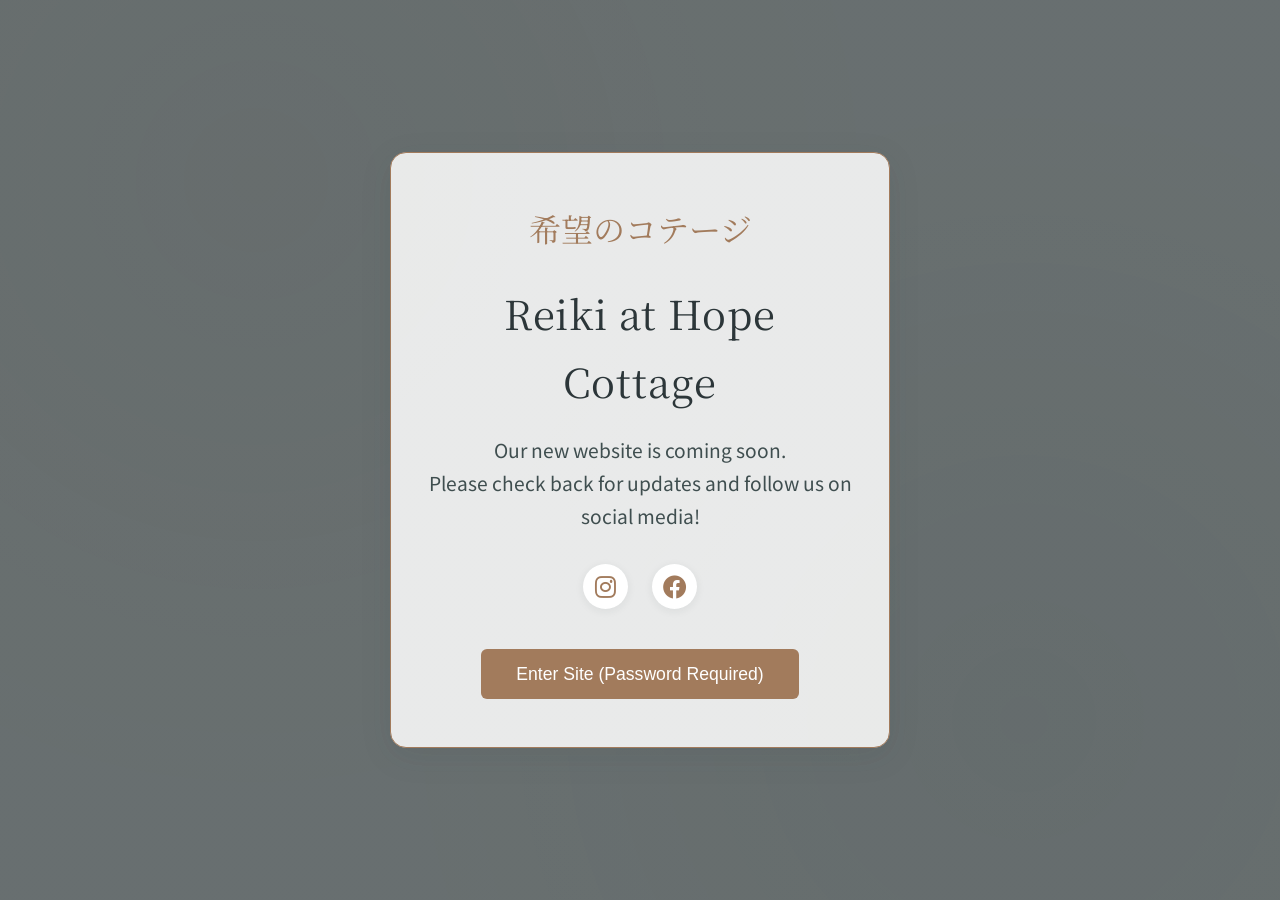
==== commit 5a1dff17: "Big changes" ====
--- a/index.html
+++ b/index.html
@@ -103,6 +103,7 @@
                 <a href="https://instagram.com/reikiathopecottage?igshid=YmMyMTA2M2Y=" aria-label="Instagram"><i class="fab fa-instagram"></i></a>
                 <a href="https://www.facebook.com/Reiki-at-Hope-Cottage-100548095583698/" aria-label="Facebook"><i class="fab fa-facebook"></i></a>
             </div>
+            <button onclick="window.location.href='index_WorkInProgress.html'" style="margin-top:2.5rem;padding:0.9rem 2.2rem;font-size:1.1rem;background:#A27B5C;color:#fff;border:none;border-radius:6px;cursor:pointer;transition:background 0.2s;">Enter Site (Password Required)</button>
         </div>
     </div>
 </body>
--- a/styles.css
+++ b/styles.css
@@ -3,7 +3,9 @@
     --secondary-color: #3F4E4F;
     --accent-color: #A27B5C;
     --background-color: #F5F5F0;
+    --card-bg: #FFFFFF;
     --text-color: #2C3639;
+    --heading-color: #3F4E4F;
     --light-text: #DCD7C9;
     --border-color: rgba(44, 54, 57, 0.1);
     --transition: all 0.3s cubic-bezier(0.4, 0, 0.2, 1);
@@ -22,18 +24,21 @@
 }
 
 body {
-    font-family: 'Noto Sans JP', sans-serif;
-    line-height: 1.6;
+    font-family: 'Noto Sans JP', Arial, Helvetica, sans-serif;
     color: var(--text-color);
-    background-color: var(--background-color);
+    background: var(--background-color);
+    margin: 0;
+    padding: 0;
+    font-size: 1rem;
+    line-height: 1.7;
     overflow-x: hidden;
 }
 
 /* Typography */
-h1, h2, h3, h4 {
-    font-family: 'Noto Serif JP', serif;
-    font-weight: 300;
-    line-height: 1.2;
+h1, h2, h3, h4, h5, h6, .section-title {
+    font-family: 'Noto Serif JP', Georgia, serif;
+    font-weight: 400;
+    letter-spacing: 0.01em;
 }
 
 /* Navigation */
@@ -46,6 +51,7 @@
     background: rgba(44, 54, 57, 0.1);
     -webkit-backdrop-filter: blur(5px);
     backdrop-filter: blur(5px);
+    box-shadow: var(--shadow);
     transition: background-color 0.3s ease, -webkit-backdrop-filter 0.3s ease, backdrop-filter 0.3s ease;
 }
 
@@ -91,9 +97,6 @@
 .nav-menu {
     display: flex;
     align-items: center;
-    background: rgba(44, 54, 57, 0.1);
-    -webkit-backdrop-filter: blur(5px);
-    backdrop-filter: blur(5px);
     transition: background-color 0.3s ease, -webkit-backdrop-filter 0.3s ease, backdrop-filter 0.3s ease;
 }
 
@@ -194,7 +197,7 @@
     gap: 4rem;
     align-items: center;
     transform-style: preserve-3d;
-    transition: transform 0.5s ease;
+    transition: transform 0.5s cubic-bezier(0.4,0,0.2,1), opacity 0.5s cubic-bezier(0.4,0,0.2,1);
     position: relative;
     z-index: 2;
     text-align: center;
@@ -223,6 +226,7 @@
     font-weight: 300;
     letter-spacing: -0.02em;
     position: relative;
+    color: inherit;
 }
 
 .japanese-text {
@@ -250,6 +254,10 @@
     letter-spacing: 0.02em;
     text-shadow: 1px 1px 2px rgba(0, 0, 0, 0.2);
     position: relative;
+    background: none;
+    border-radius: 0;
+    padding: 0;
+    box-shadow: none;
 }
 
 .hero-description::before,
@@ -348,6 +356,7 @@
     transform: translateY(-2px);
     box-shadow: 0 10px 25px rgba(0, 0, 0, 0.3);
     background: var(--primary-color);
+    color: var(--light-text);
 }
 
 .cta-button:hover::before {
@@ -454,6 +463,10 @@
 section {
     padding: 8rem 5%;
     position: relative;
+    background: none;
+    border-radius: 0;
+    box-shadow: none;
+    margin-bottom: 0;
 }
 
 .section-content {
@@ -463,9 +476,15 @@
 
 .section-title {
     font-size: 2.5rem;
+    color: var(--text-color);
     text-align: center;
     margin-bottom: 4rem;
-    position: relative;
+    font-family: 'Noto Serif JP', serif;
+    position: relative;
+}
+
+.services .section-title {
+    margin-bottom: 0.2rem;
 }
 
 .section-title::after {
@@ -499,32 +518,85 @@
 
 .benefits-grid {
     display: grid;
-    grid-template-columns: repeat(2, 1fr);
-    gap: 2rem;
-    margin-top: 3rem;
+    grid-template-columns: repeat(3, 1fr);
+    gap: 1.5rem;
+    margin-top: 2rem;
+    max-width: 900px;
+    margin-left: auto;
+    margin-right: auto;
 }
 
 .benefit-item {
+    background: rgba(255, 255, 255, 0.05);
+    border-radius: 12px;
+    padding: 1.5rem;
+    transition: all 0.3s ease;
+    border: 1px solid rgba(255, 255, 255, 0.1);
+    backdrop-filter: blur(10px);
     display: flex;
     flex-direction: column;
     align-items: center;
     text-align: center;
-    padding: 2rem;
-    background: white;
-    border-radius: 2px;
-    box-shadow: var(--shadow);
-    transition: var(--transition);
+    position: relative;
+    overflow: hidden;
+}
+
+.benefit-item::before {
+    content: '';
+    position: absolute;
+    top: 0;
+    left: 0;
+    right: 0;
+    bottom: 0;
+    background: linear-gradient(135deg, rgba(255, 255, 255, 0.1), rgba(255, 255, 255, 0));
+    opacity: 0;
+    transition: opacity 0.3s ease;
 }
 
 .benefit-item:hover {
     transform: translateY(-5px);
-    box-shadow: var(--shadow-lg);
-}
-
-.benefit-item i {
-    font-size: 2rem;
-    color: var(--accent-color);
+    box-shadow: 0 10px 30px rgba(0, 0, 0, 0.1);
+}
+
+.benefit-item:hover::before {
+    opacity: 1;
+}
+
+.benefit-icon {
+    width: 50px;
+    height: 50px;
+    background: var(--accent-color);
+    border-radius: 50%;
+    display: flex;
+    align-items: center;
+    justify-content: center;
     margin-bottom: 1rem;
+    position: relative;
+    z-index: 1;
+}
+
+.benefit-icon i {
+    font-size: 1.4rem;
+    color: var(--text-color);
+}
+
+.benefit-content {
+    position: relative;
+    z-index: 1;
+}
+
+.benefit-content h4 {
+    color: var(--text-color);
+    font-size: 1.1rem;
+    margin-bottom: 0.5rem;
+    font-weight: 500;
+}
+
+.benefit-content p {
+    color: var(--text-color);
+    font-size: 0.9rem;
+    line-height: 1.4;
+    opacity: 0.9;
 }
 
 .what-is-reiki-image {
@@ -535,7 +607,8 @@
 .image-container {
     width: 100%;
     height: 100%;
-    background: url('https://images.unsplash.com/photo-1515377905703-c4788e51af15?ixlib=rb-1.2.1&auto=format&fit=crop&w=1950&q=80') center/cover;
+    /* background: url('https://images.unsplash.com/photo-1515377905703-c4788e51af15?ixlib=rb-1.2.1&auto=format&fit=crop&w=1950&q=80') center/cover; */
+    background: url('./images/reiki-what-is-it.png') center/cover;
     border-radius: 2px;
 }
 
@@ -545,7 +618,7 @@
     left: 0;
     width: 100%;
     height: 100%;
-    background: linear-gradient(45deg, rgba(44, 54, 57, 0.2), rgba(162, 123, 92, 0.2));
+    /* background: linear-gradient(45deg, rgba(44, 54, 57, 0.2), rgba(162, 123, 92, 0.2)); */
     border-radius: 2px;
 }
 
@@ -562,191 +635,193 @@
 }
 
 .practice-values {
-    display: grid;
-    grid-template-columns: repeat(3, 1fr);
-    gap: 2rem;
-    margin-top: 4rem;
+    display: flex;
+    flex-direction: column;
+    gap: 1.5rem;
+    margin-top: 2.5rem;
+    background: rgba(245,245,240,0.7);
+    border-radius: 10px;
+    padding: 2rem 1.5rem;
+    box-shadow: none;
+    border-left: none;
 }
 
 .value-item {
-    text-align: center;
-    padding: 2rem;
-    background: white;
-    border-radius: 2px;
-    box-shadow: var(--shadow);
-    transition: var(--transition);
-}
-
-.value-item:hover {
-    transform: translateY(-5px);
-    box-shadow: var(--shadow-lg);
+    display: flex;
+    align-items: flex-start;
+    gap: 1rem;
+    background: none;
+    box-shadow: none;
+    border-radius: 0;
+    padding: 0;
+    position: relative;
+}
+
+.value-item:not(:last-child)::after {
+    content: '';
+    display: block;
+    position: absolute;
+    left: 2.2rem;
+    bottom: -0.75rem;
+    width: calc(100% - 2.2rem);
+    height: 1px;
+    background: linear-gradient(90deg, var(--border-color) 60%, transparent 100%);
+    opacity: 0.4;
 }
 
 .value-number {
-    font-size: 2rem;
+    min-width: 2rem;
+    height: 2rem;
+    background: var(--accent-color);
+    color: #fff;
+    font-size: 1rem;
+    font-weight: 500;
+    border-radius: 50%;
+    margin-right: 0.6rem;
+    display: flex;
+    align-items: center;
+    justify-content: center;
+    box-shadow: none;
+    opacity: 0.8;
+}
+
+.value-item h4 {
+    margin: 0 0 0.15rem 0;
     color: var(--accent-color);
-    opacity: 0.5;
-    margin-bottom: 1rem;
+    font-size: 1rem;
+    font-weight: 500;
+    letter-spacing: 0.01em;
+}
+
+.value-item p {
+    margin: 0;
+    color: var(--secondary-color);
+    font-size: 0.98rem;
+    line-height: 1.5;
 }
 
 /* Services Section */
-.services-grid {
-    display: grid;
-    grid-template-columns: repeat(3, 1fr);
-    gap: 2rem;
-}
-
-.service-card {
-    background: white;
-    padding: 3rem 2rem;
-    border-radius: 2px;
-    box-shadow: var(--shadow);
-    text-align: center;
-    transition: var(--transition);
-    position: relative;
-    overflow: hidden;
-}
-
-.service-card::before {
+.services {
+    padding: 6rem 0;
+    background: var(--background-color);
+    position: relative;
+}
+
+.services::before {
     content: '';
     position: absolute;
     top: 0;
     left: 0;
-    width: 100%;
-    height: 100%;
-    background: linear-gradient(45deg, 
-        rgba(162, 123, 92, 0.05) 0%,
-        rgba(63, 78, 79, 0.05) 50%,
-        rgba(44, 54, 57, 0.05) 100%);
-    opacity: 0;
-    transition: var(--transition);
-}
-
-.service-card:hover {
-    transform: translateY(-5px) scale(1.02);
-    box-shadow: var(--shadow-lg);
-}
-
-.service-card:hover::before {
-    opacity: 1;
-}
-
-.service-icon {
-    width: 70px;
-    height: 70px;
-    margin: 0 auto 2rem;
-    display: flex;
-    align-items: center;
-    justify-content: center;
+    right: 0;
+    height: 1px;
+    background: linear-gradient(to right, transparent, var(--accent-color), transparent);
+}
+
+.services-container {
+    max-width: 900px;
+    margin: 0 auto;
+    padding: 0 2rem;
+}
+
+.service-item {
+    background: rgba(255, 255, 255, 0.02);
+    border-radius: 24px;
+    border: 1px solid rgba(255, 255, 255, 0.05);
+    padding: 3rem;
+    position: relative;
+    overflow: hidden;
+}
+
+.service-header {
+    text-align: center;
+    margin-bottom: 4rem;
+    position: relative;
+    margin-top: 0;
+}
+
+.service-badge {
+    display: inline-flex;
+    align-items: center;
+    gap: 0.8rem;
     background: var(--accent-color);
-    color: var(--light-text);
-    border-radius: 50%;
-    font-size: 1.8rem;
-    position: relative;
-    transition: var(--transition);
-}
-
-.service-card:hover .service-icon {
-    transform: rotateY(180deg);
-}
-
-.service-card:hover .service-icon::after {
+    color: var(--text-color);
+    padding: 0.8rem 1.5rem;
+    border-radius: 30px;
+    margin-bottom: 1.5rem;
+    font-size: 1.1rem;
+    margin-top: 0;
+}
+
+.service-badge i {
+    font-size: 1.2rem;
+}
+
+.service-header h3 {
+    font-size: 2.2rem;
+    color: var(--text-color);
+    margin: 0;
+    font-weight: 500;
+    letter-spacing: 0.02em;
+}
+
+.session-flow {
+    display: grid;
+    gap: 3rem;
+    position: relative;
+}
+
+.session-flow::before {
     content: '';
     position: absolute;
-    width: 100%;
-    height: 100%;
+    top: 0;
+    bottom: 0;
+    left: 25px;
+    width: 2px;
+    background: linear-gradient(to bottom, var(--accent-color), transparent);
+    opacity: 0.3;
+}
+
+.flow-item {
+    display: grid;
+    grid-template-columns: 50px 1fr;
+    gap: 2rem;
+    position: relative;
+}
+
+.flow-icon {
+    width: 50px;
+    height: 50px;
     background: var(--accent-color);
     border-radius: 50%;
-    animation: pulse 2s infinite;
-}
-
-.service-card h3 {
-    font-size: 1.5rem;
-    margin-bottom: 1rem;
-    color: var(--accent-color);
-}
-
-.service-price {
-    margin: 2rem 0;
-}
-
-.price {
-    font-size: 2rem;
-    color: var(--accent-color);
-    display: block;
-}
-
-.duration {
-    font-size: 0.9rem;
-    color: var(--secondary-color);
-}
-
-.service-cta {
-    display: inline-block;
-    padding: 0.8rem 2rem;
-    background: var(--accent-color);
-    color: var(--light-text);
-    text-decoration: none;
-    border-radius: 2px;
-    transition: var(--transition);
-}
-
-.service-cta:hover {
-    transform: translateY(-2px);
-    box-shadow: var(--shadow);
-}
-
-.service-details {
-    margin-top: 2rem;
-    display: grid;
-    grid-template-columns: repeat(3, 1fr);
-    gap: 1rem;
-    padding-top: 1.5rem;
-    border-top: 1px solid var(--border-color);
-}
-
-.detail-item {
-    display: flex;
-    flex-direction: column;
-    align-items: center;
-    gap: 0.5rem;
-    padding: 1rem;
-    transition: var(--transition);
-}
-
-.detail-item i {
-    font-size: 1.2rem;
-    color: var(--accent-color);
-    transition: var(--transition);
-}
-
-.detail-item span {
-    font-size: 0.9rem;
-    color: var(--secondary-color);
-}
-
-.detail-item:hover {
-    transform: translateY(-3px);
-}
-
-.detail-item:hover i {
-    transform: scale(1.2);
-    color: var(--primary-color);
-}
-
-@keyframes pulse {
-    0% {
-        transform: scale(1);
-        opacity: 0.5;
-    }
-    50% {
-        transform: scale(1.2);
-        opacity: 0;
-    }
-    100% {
-        transform: scale(1);
-        opacity: 0;
-    }
+    display: flex;
+    align-items: center;
+    justify-content: center;
+    position: relative;
+    z-index: 1;
+}
+
+.flow-icon i {
+    font-size: 1.4rem;
+    color: var(--text-color);
+}
+
+.flow-content {
+    padding-top: 0.5rem;
+}
+
+.flow-content h4 {
+    font-size: 1.4rem;
+    color: var(--text-color);
+    margin: 0 0 1rem 0;
+    font-weight: 500;
+}
+
+.flow-content p {
+    color: var(--text-color);
+    line-height: 1.8;
+    font-size: 1.1rem;
+    margin: 0;
+    opacity: 0.9;
 }
 
 /* Contact Section */
@@ -867,7 +942,7 @@
 
 .submit-button:hover, .submit-button:focus {
     background: var(--primary-color);
-    color: #fff;
+    color: var(--light-text);
     box-shadow: 0 4px 16px rgba(44,54,57,0.13);
     transform: translateY(-2px) scale(1.03);
 }
@@ -877,6 +952,8 @@
     background: var(--primary-color);
     color: var(--light-text);
     padding: 4rem 5%;
+    border-radius: 0;
+    box-shadow: none;
 }
 
 .footer-content {
@@ -893,11 +970,13 @@
     font-family: 'Noto Serif JP', serif;
     font-size: 2rem;
     display: block;
+    color: var(--accent-color);
 }
 
 .footer-subtitle {
     font-size: 0.9rem;
     opacity: 0.8;
+    color: inherit;
 }
 
 .copyright {
@@ -994,7 +1073,13 @@
     }
 
     .practice-values {
-        grid-template-columns: 1fr;
+        padding: 1.2rem 0.7rem;
+    }
+
+    .value-number {
+        min-width: 1.5rem;
+        height: 1.5rem;
+        font-size: 0.95rem;
     }
 
     .hero {
@@ -1068,6 +1153,7 @@
 
     .benefits-grid {
         grid-template-columns: 1fr;
+        gap: 1.5rem;
     }
 
     .contact-form {
@@ -1191,4 +1277,635 @@
     100% {
         transform: translateX(100%) rotate(45deg);
     }
+}
+
+@media (max-width: 768px) {
+    .benefits-grid {
+        grid-template-columns: repeat(2, 1fr);
+        gap: 1rem;
+    }
+    
+    .benefit-item {
+        padding: 1.2rem;
+    }
+    
+    .benefit-icon {
+        width: 45px;
+        height: 45px;
+        margin-bottom: 0.8rem;
+    }
+    
+    .benefit-icon i {
+        font-size: 1.2rem;
+    }
+    
+    .benefit-content h4 {
+        font-size: 1rem;
+    }
+    
+    .benefit-content p {
+        font-size: 0.85rem;
+    }
+}
+
+@media (max-width: 480px) {
+    .benefits-grid {
+        grid-template-columns: 1fr;
+        gap: 1rem;
+    }
+}
+
+/* About Me Section Styles */
+.about-me {
+    padding: 5rem 0;
+    background: var(--background-color);
+}
+
+.about-me-grid {
+    max-width: 1200px;
+    margin: 0 auto;
+    padding: 0 2rem;
+}
+
+.about-me-content {
+    display: grid;
+    grid-template-columns: 300px 1fr;
+    gap: 4rem;
+    align-items: start;
+}
+
+.about-me-photo {
+    position: relative;
+}
+
+.photo-container {
+    position: relative;
+    width: 280px;
+    height: 280px;
+    margin: 0 auto;
+}
+
+.photo-container img {
+    width: 100%;
+    height: 100%;
+    object-fit: cover;
+    border-radius: 50%;
+    box-shadow: 0 4px 20px rgba(44, 54, 57, 0.15);
+    position: relative;
+    z-index: 2;
+}
+
+.photo-decoration {
+    position: absolute;
+    top: -10px;
+    left: -10px;
+    right: -10px;
+    bottom: -10px;
+    border: 2px solid var(--accent-color);
+    border-radius: 50%;
+    opacity: 0.3;
+    z-index: 1;
+}
+
+.about-me-text {
+    display: flex;
+    flex-direction: column;
+    gap: 2rem;
+}
+
+.about-me-text .text-block {
+    background: white;
+    padding: 2rem;
+    border-radius: 12px;
+    box-shadow: 0 2px 12px rgba(44, 54, 57, 0.08);
+    transition: transform 0.3s ease;
+}
+
+.about-me-text .text-block:hover {
+    transform: translateY(-5px);
+}
+
+.about-me-text h3 {
+    color: var(--accent-color);
+    font-size: 1.5rem;
+    margin-bottom: 1rem;
+    font-family: 'Noto Serif JP', serif;
+}
+
+.about-me-text p {
+    color: var(--text-color);
+    line-height: 1.8;
+    margin: 0;
+}
+
+@media (max-width: 768px) {
+    .about-me-content {
+        grid-template-columns: 1fr;
+        gap: 2rem;
+    }
+
+    .photo-container {
+        width: 220px;
+        height: 220px;
+    }
+
+    .about-me-text .text-block {
+        padding: 1.5rem;
+    }
+}
+
+.navbar, .nav-link, .cta-button, .service-badge, .service-duration, .benefit-content, .about-me-text, .flow-content, .contact-form, .submit-button {
+    font-family: 'Noto Sans JP', Arial, Helvetica, sans-serif;
+}
+
+/* Remove any font-family overrides in .about-me-text p, .benefit-content, etc. */
+.about-me-text p {
+    font-family: inherit;
+}
+.benefit-content h4, .benefit-content p {
+    font-family: inherit;
+}
+.service-description, .service-description p {
+    font-family: inherit;
+}
+.flow-content h4, .flow-content p {
+    font-family: inherit;
+}
+
+/* Blog Section Styles */
+.blog-section {
+    padding: 6rem 0;
+    background: var(--background-color);
+    position: relative;
+}
+
+.blog-container {
+    max-width: 1000px;
+    margin: 0 auto;
+    padding: 0 1.5rem;
+}
+
+.blog-header {
+    text-align: center;
+    margin-bottom: 3rem;
+}
+
+.blog-header .section-title {
+    font-size: 2.5rem;
+    color: var(--text-color);
+    margin-bottom: 1rem;
+    font-weight: 500;
+}
+
+.blog-header .section-subtitle {
+    font-size: 1.1rem;
+    color: #666;
+    max-width: 500px;
+    margin: 0 auto;
+    line-height: 1.6;
+}
+
+.blog-feature {
+    background: white;
+    border-radius: 24px;
+    overflow: hidden;
+    box-shadow: 0 15px 40px rgba(0, 0, 0, 0.08);
+    display: flex;
+    flex-direction: column;
+    max-width: 800px;
+    margin: 0 auto;
+}
+
+.blog-feature-image {
+    width: 100%;
+    height: 400px;
+    overflow: hidden;
+    position: relative;
+}
+
+.blog-feature-image img {
+    width: 100%;
+    height: 100%;
+    object-fit: cover;
+    background-color: transparent;
+}
+
+.blog-feature-content {
+    padding: 2.5rem;
+    width: 100%;
+}
+
+.blog-feature-text {
+    text-align: center;
+}
+
+.blog-feature-meta {
+    display: flex;
+    align-items: center;
+    justify-content: center;
+    gap: 1.5rem;
+    margin-bottom: 1.2rem;
+}
+
+.blog-feature-label {
+    display: inline-block;
+    font-size: 0.9rem;
+    color: var(--accent-color);
+    text-transform: uppercase;
+    letter-spacing: 0.1em;
+    font-weight: 500;
+    background: rgba(var(--accent-color-rgb), 0.1);
+    padding: 0.4rem 1rem;
+    border-radius: 20px;
+}
+
+.blog-feature-date {
+    font-size: 0.9rem;
+    color: #666;
+}
+
+.blog-feature-title {
+    font-family: 'Noto Serif JP', serif;
+    font-size: 2rem;
+    color: var(--text-color);
+    margin: 0 0 1.2rem;
+    line-height: 1.3;
+    font-weight: 500;
+}
+
+.blog-feature-excerpt {
+    font-size: 1.1rem;
+    line-height: 1.8;
+    color: #555;
+    margin-bottom: 2rem;
+    max-width: 500px;
+    margin-left: auto;
+    margin-right: auto;
+}
+
+.blog-feature-readmore {
+    background: none;
+    border: 2px solid var(--accent-color);
+    color: var(--accent-color);
+    cursor: pointer;
+    padding: 0.8rem 1.8rem;
+    font-size: 1rem;
+    display: inline-flex;
+    align-items: center;
+    gap: 0.8rem;
+    border-radius: 30px;
+    transition: all 0.3s ease;
+    font-weight: 500;
+    letter-spacing: 0.5px;
+}
+
+.blog-feature-readmore:hover {
+    background-color: var(--accent-color);
+    color: white;
+}
+
+.arrow-icon {
+    stroke: currentColor;
+    stroke-width: 2;
+    fill: none;
+}
+
+/* Responsive Design */
+@media (max-width: 900px) {
+    .blog-feature-image {
+        height: 350px;
+    }
+}
+
+@media (max-width: 600px) {
+    .blog-feature-image {
+        height: 250px;
+    }
+}
+
+/* Blog Modal Styles */
+.blog-modal {
+    position: fixed;
+    top: 0;
+    left: 0;
+    right: 0;
+    bottom: 0;
+    background: rgba(0, 0, 0, 0.5);
+    backdrop-filter: blur(5px);
+    display: flex;
+    align-items: center;
+    justify-content: center;
+    z-index: 1000;
+    opacity: 0;
+    visibility: hidden;
+    transition: all 0.3s ease;
+}
+
+.blog-modal.active {
+    opacity: 1;
+    visibility: visible;
+}
+
+.blog-modal-content {
+    background: white;
+    width: 90%;
+    max-width: 800px;
+    max-height: 90vh;
+    border-radius: 20px;
+    box-shadow: 0 20px 60px rgba(0, 0, 0, 0.2);
+    overflow-y: auto;
+    transform: translateY(20px);
+    transition: transform 0.3s ease;
+    position: relative;
+}
+
+.blog-modal.active .blog-modal-content {
+    transform: translateY(0);
+}
+
+.blog-modal-header {
+    padding: 2rem;
+    border-bottom: 1px solid rgba(0, 0, 0, 0.1);
+    display: flex;
+    justify-content: space-between;
+    align-items: center;
+    position: sticky;
+    top: 0;
+    background: white;
+    z-index: 1;
+}
+
+.blog-modal-title {
+    font-family: 'Noto Serif JP', serif;
+    font-size: 2rem;
+    color: var(--text-color);
+    margin: 0;
+    font-weight: 500;
+}
+
+.blog-modal-close {
+    background: none;
+    border: none;
+    padding: 0.5rem;
+    cursor: pointer;
+    color: #666;
+    transition: color 0.3s ease;
+    border-radius: 50%;
+    display: flex;
+    align-items: center;
+    justify-content: center;
+}
+
+.blog-modal-close:hover {
+    color: var(--accent-color);
+    background: rgba(0, 0, 0, 0.05);
+}
+
+.blog-modal-close svg {
+    stroke: currentColor;
+    stroke-width: 2;
+    fill: none;
+}
+
+.blog-modal-body {
+    padding: 2rem;
+}
+
+.blog-modal-meta {
+    display: flex;
+    gap: 1rem;
+    margin-bottom: 2rem;
+    color: #666;
+    font-size: 0.9rem;
+}
+
+.blog-modal-category {
+    color: var(--accent-color);
+    font-weight: 500;
+}
+
+.blog-modal-text {
+    font-size: 1.1rem;
+    line-height: 1.8;
+    color: #333;
+}
+
+.blog-modal-text p {
+    margin-bottom: 1.5rem;
+}
+
+.blog-modal-text p:last-child {
+    margin-bottom: 0;
+}
+
+.blog-modal-footer {
+    margin-top: 3rem;
+    padding-top: 2rem;
+    border-top: 1px solid rgba(0, 0, 0, 0.1);
+}
+
+.blog-modal-author {
+    display: flex;
+    align-items: center;
+    gap: 1rem;
+}
+
+.blog-modal-author-info h4 {
+    font-size: 1.1rem;
+    color: var(--text-color);
+    margin: 0 0 0.3rem;
+    font-weight: 500;
+}
+
+.blog-modal-author-info p {
+    font-size: 0.9rem;
+    color: #666;
+    margin: 0;
+}
+
+/* Responsive Design */
+@media (max-width: 768px) {
+    .blog-modal-content {
+        width: 95%;
+        max-height: 95vh;
+    }
+
+    .blog-modal-header {
+        padding: 1.5rem;
+    }
+
+    .blog-modal-title {
+        font-size: 1.6rem;
+    }
+
+    .blog-modal-body {
+        padding: 1.5rem;
+    }
+
+    .blog-modal-text {
+        font-size: 1rem;
+    }
+}
+
+.modal-content {
+    position: relative;
+    display: flex;
+    flex-direction: column;
+    min-height: 60vh;
+    padding-bottom: 80px; /* space for fixed footer */
+}
+
+.fixed-author {
+    position: absolute;
+    left: 0;
+    right: 0;
+    bottom: 0;
+    width: 100%;
+    background: #f8f8f8;
+    border-top: 1px solid #eee;
+    padding: 1.2rem 2rem;
+    display: flex;
+    justify-content: center;
+    align-items: center;
+    border-radius: 0 0 18px 18px;
+    box-shadow: 0 -2px 12px rgba(0,0,0,0.03);
+    z-index: 2;
+}
+
+.author-info {
+    text-align: center;
+}
+
+.author-name {
+    font-weight: 600;
+    font-size: 1.1rem;
+    color: #7a5c2e;
+    margin-right: 0.5rem;
+}
+
+.author-title {
+    font-size: 1rem;
+    color: #888;
+    font-style: italic;
+}
+
+@media (max-width: 600px) {
+    .modal-content {
+        padding-bottom: 100px;
+    }
+    .fixed-author {
+        padding: 1rem 1rem;
+        font-size: 0.95rem;
+    }
+}
+
+/* Rahanni Section Styles */
+.rahanni-section {
+    padding: 4rem 0;
+    background: var(--background-color);
+}
+
+.rahanni-content {
+    max-width: 800px;
+    margin: 0 auto;
+    padding: 0 1rem;
+}
+
+.rahanni-intro {
+    text-align: center;
+    font-size: 1.2rem;
+    color: var(--accent-color);
+    margin-bottom: 2rem;
+}
+
+.rahanni-quote {
+    text-align: center;
+    margin: 3rem 0;
+    padding: 2rem;
+    background: var(--accent-color);
+    color: white;
+    border-radius: 8px;
+}
+
+.rahanni-quote p {
+    font-size: 1.4rem;
+    line-height: 1.6;
+    font-style: italic;
+    margin: 0;
+}
+
+.rahanni-quote strong {
+    color: white;
+    font-weight: 600;
+}
+
+.rahanni-text {
+    color: var(--text-color);
+    line-height: 1.8;
+}
+
+.rahanni-text p {
+    margin-bottom: 1.5rem;
+}
+
+.rahanni-text p:last-child {
+    margin-bottom: 0;
+}
+
+@media (max-width: 768px) {
+    .rahanni-section {
+        padding: 3rem 0;
+    }
+    
+    .rahanni-quote p {
+        font-size: 1.2rem;
+    }
+}
+
+.contact-thankyou {
+    background: rgba(162, 123, 92, 0.07);
+    border: 1.5px solid var(--accent-color);
+    border-radius: 14px;
+    padding: 2.5rem 1.5rem 2rem 1.5rem;
+    text-align: center;
+    color: var(--accent-color);
+    font-family: 'Noto Serif JP', serif;
+    box-shadow: 0 4px 18px rgba(44,54,57,0.07);
+    animation: fadeInUp 0.7s;
+    margin-top: 1rem;
+}
+.thankyou-icon {
+    font-size: 2.5rem;
+    margin-bottom: 1rem;
+    color: var(--accent-color);
+    animation: popIn 0.7s;
+}
+.thankyou-title {
+    font-size: 1.5rem;
+    font-weight: 600;
+    margin-bottom: 0.7rem;
+}
+.thankyou-text {
+    font-size: 1.1rem;
+    margin-bottom: 1.5rem;
+}
+.thankyou-home {
+    background: var(--accent-color);
+    color: #fff;
+    border: none;
+    border-radius: 6px;
+    padding: 0.7rem 2rem;
+    font-size: 1rem;
+    font-family: inherit;
+    cursor: pointer;
+    transition: background 0.2s;
+    box-shadow: 0 2px 8px rgba(44,54,57,0.07);
+}
+.thankyou-home:hover {
+    background: var(--primary-color);
+}
+@keyframes popIn {
+    0% { transform: scale(0.7); opacity: 0; }
+    80% { transform: scale(1.1); }
+    100% { transform: scale(1); opacity: 1; }
 } 
